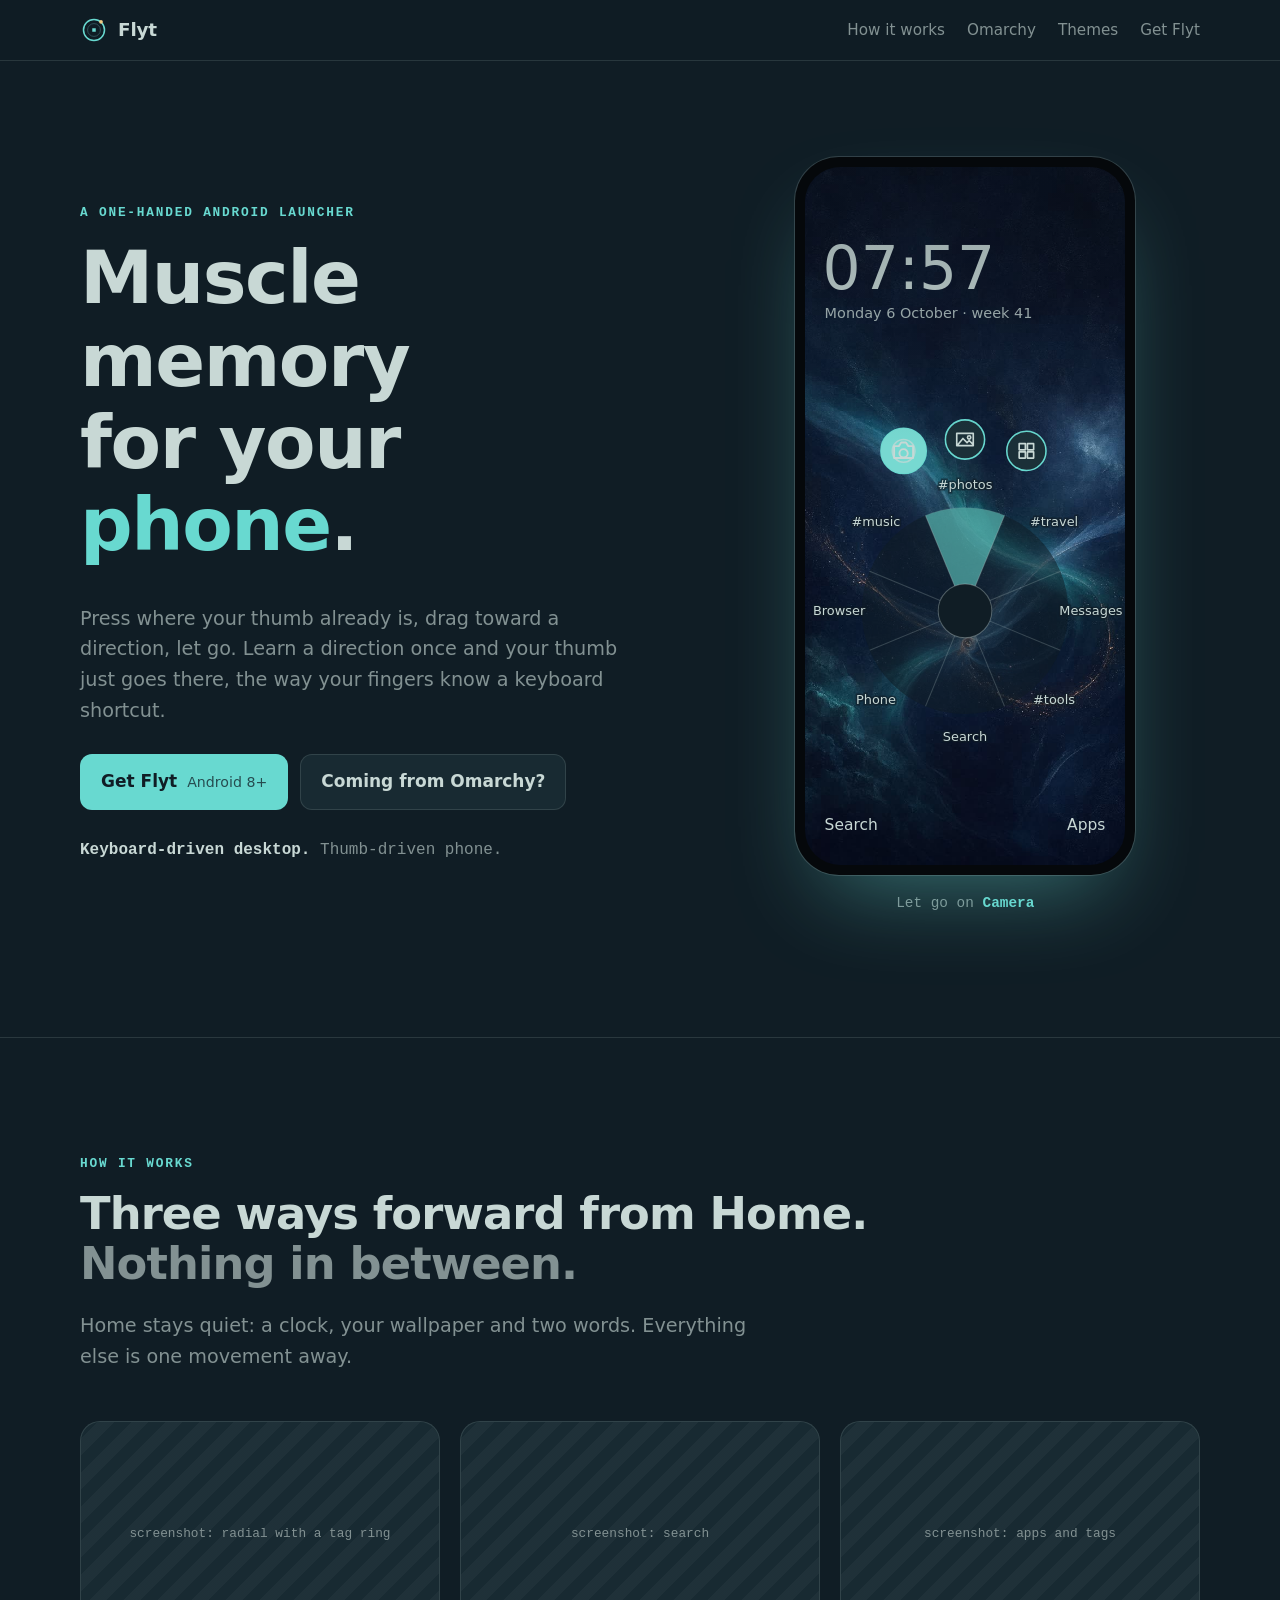
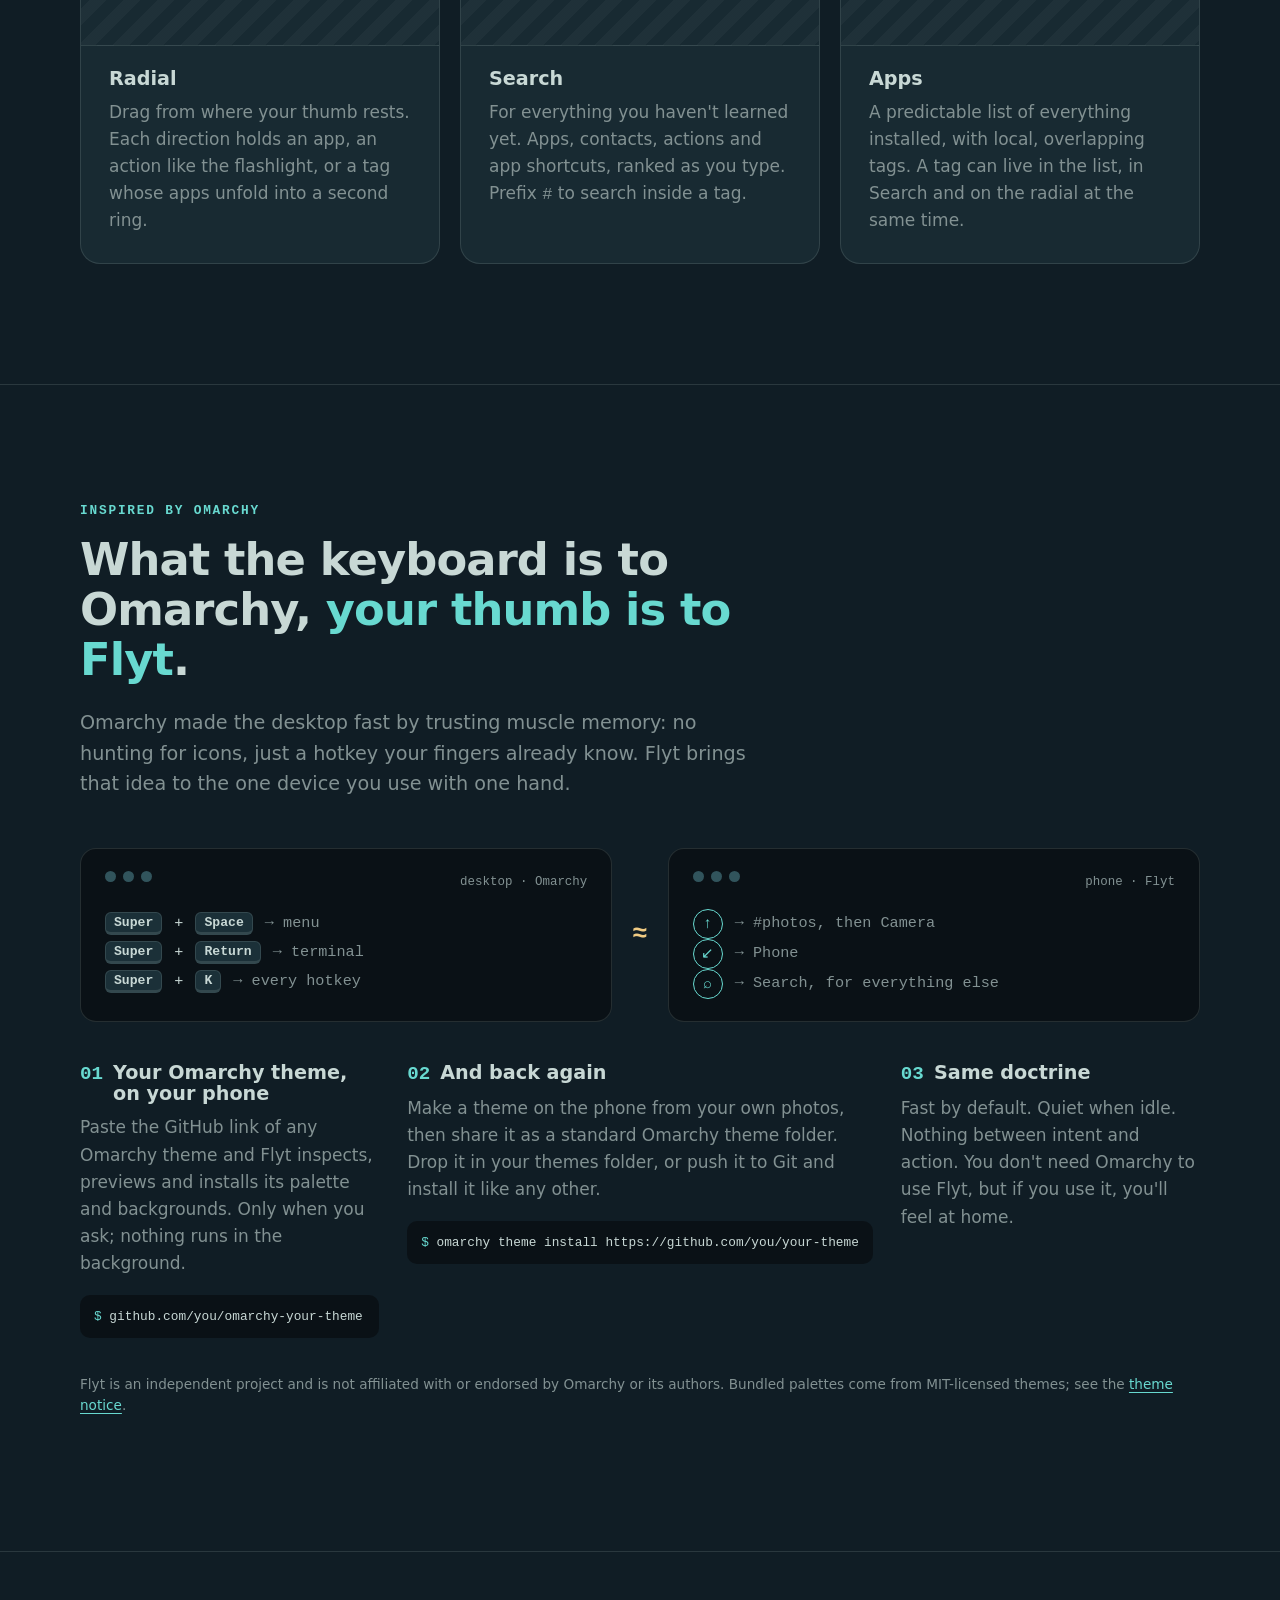
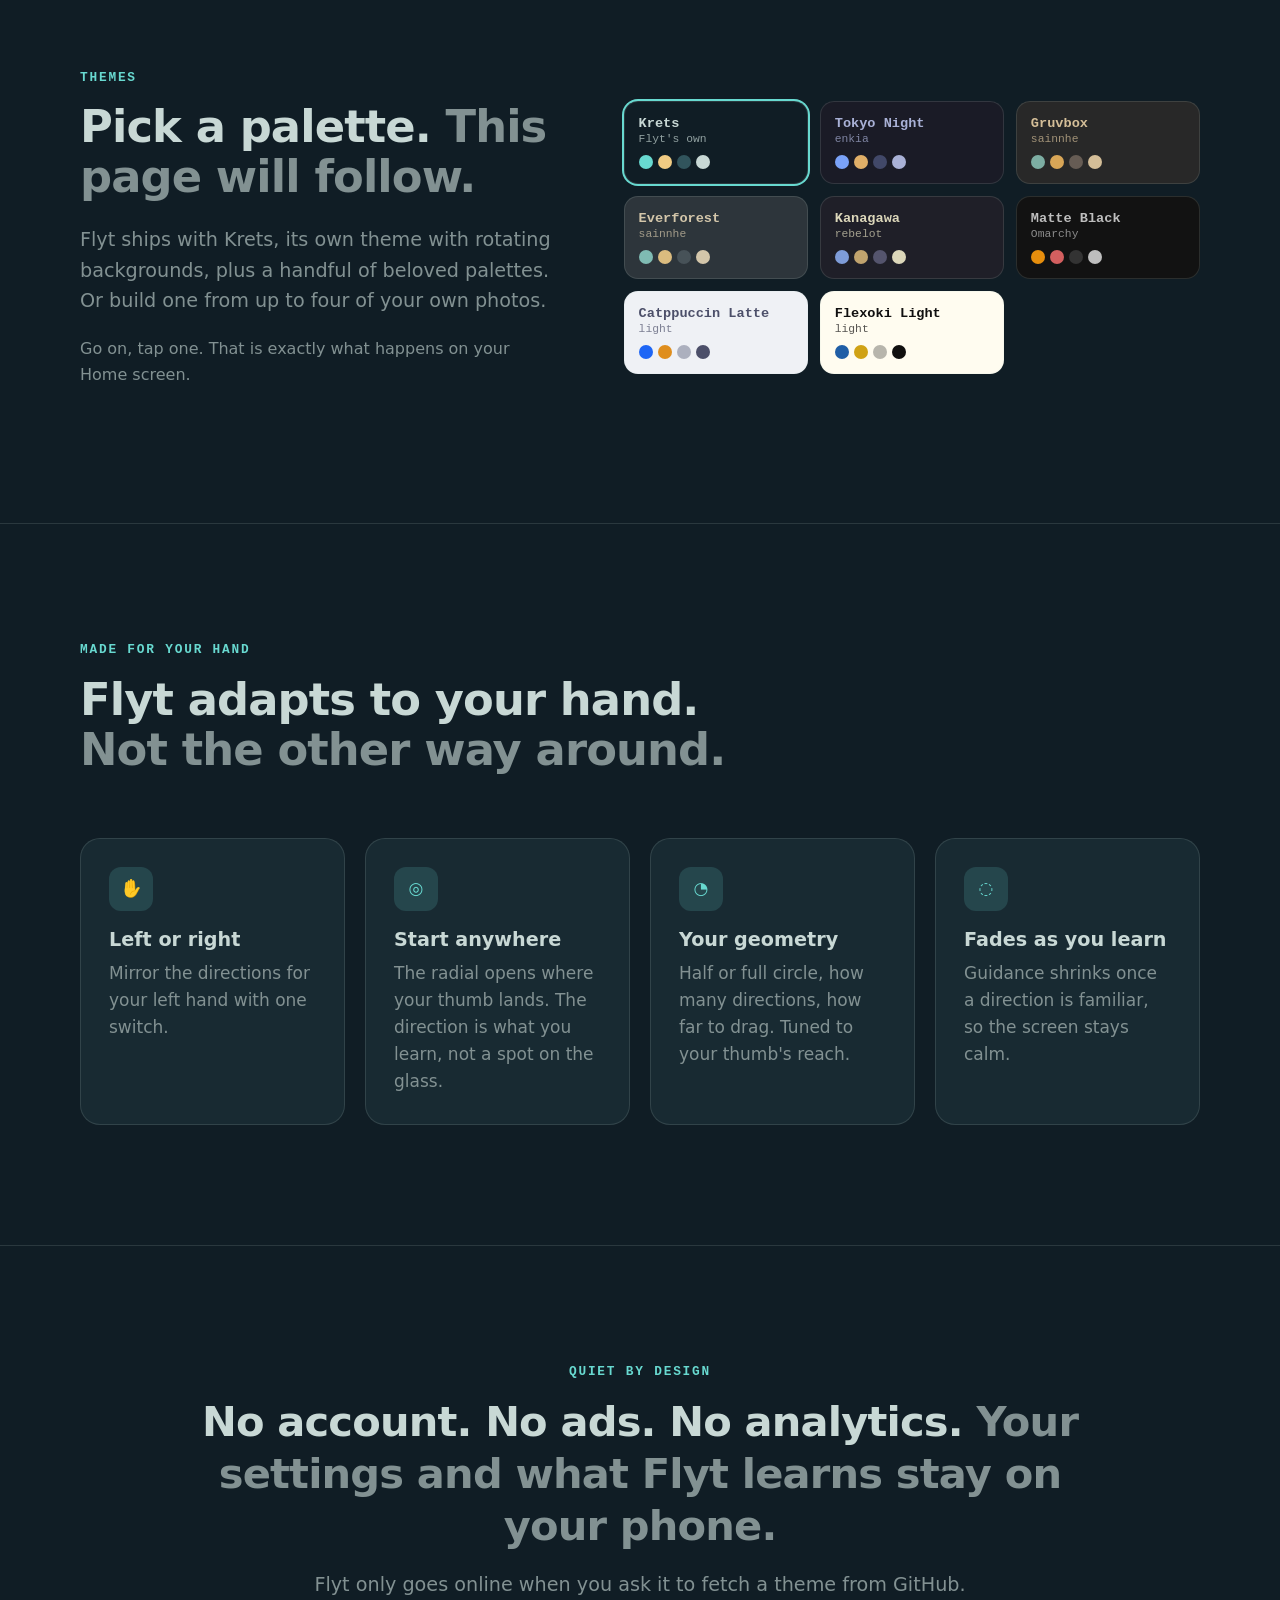
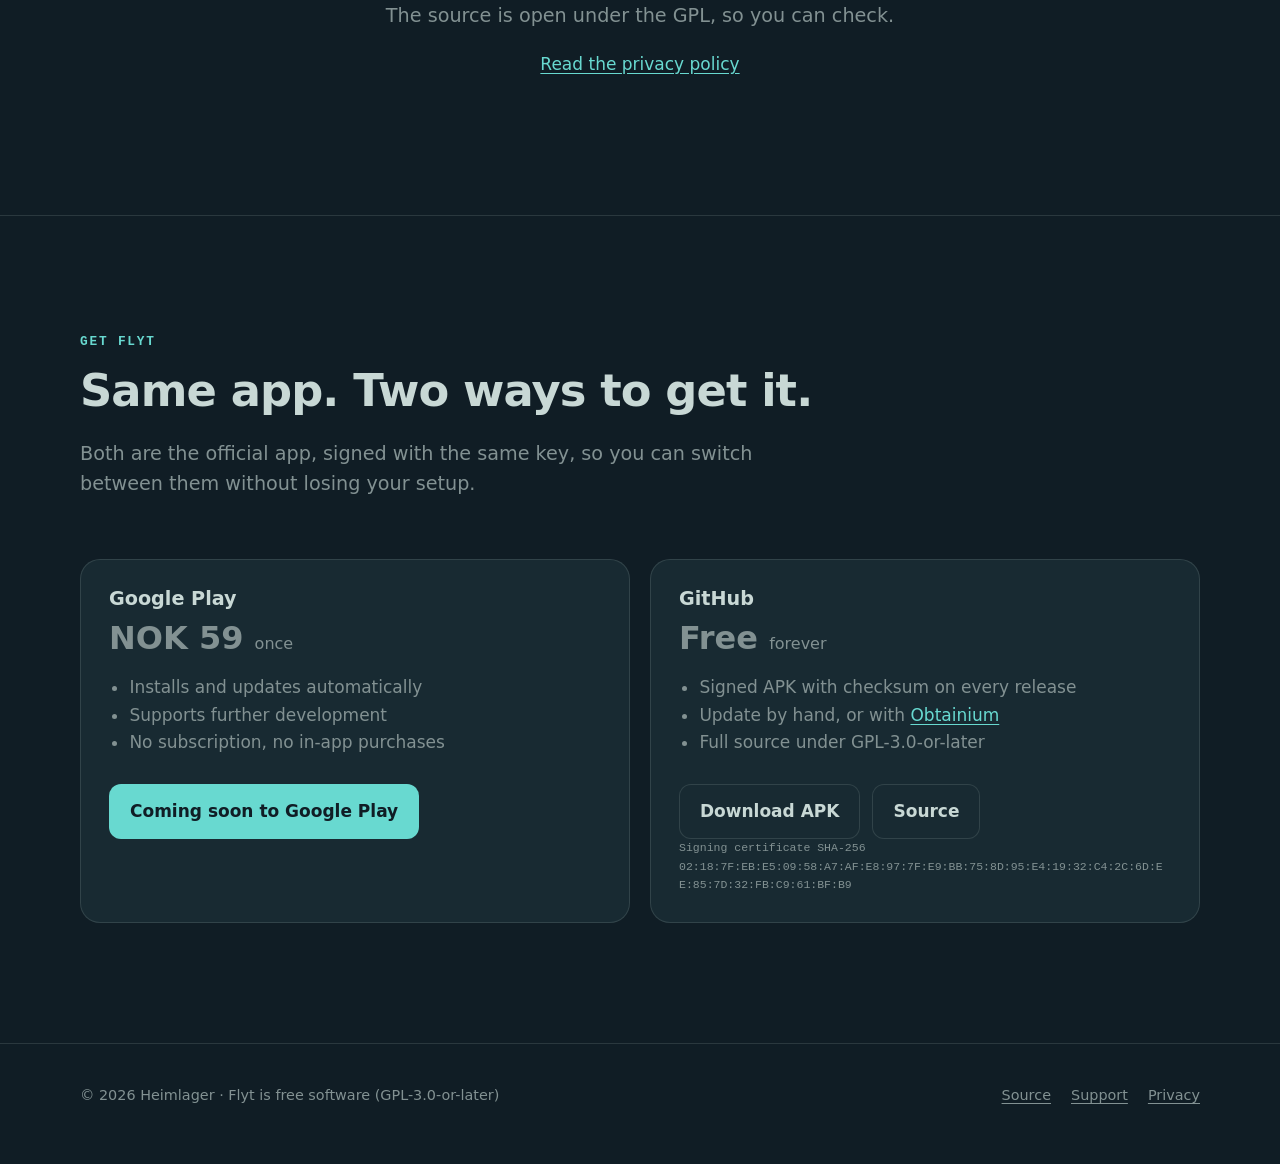
==== site/index.html @ 0443d976 "Add the Flyt website and privacy policy A static page for GitHub Pages: an animated radial demo in t" ====
<!doctype html>
<html lang="en">
<head>
<meta charset="utf-8">
<meta name="viewport" content="width=device-width, initial-scale=1">
<title>Flyt — muscle memory for your phone</title>
<meta name="description" content="Flyt is a calm, one-handed Android launcher. Learn a direction once, then your thumb just goes there. Works with Omarchy themes. No account, ads or analytics.">
<meta name="theme-color" content="#101d25">
<meta property="og:title" content="Flyt — muscle memory for your phone">
<meta property="og:description" content="What the keyboard is to Omarchy, your thumb is to Flyt. A calm, one-handed Android launcher.">
<meta property="og:type" content="website">
<link rel="icon" href="img/icon.svg" type="image/svg+xml">
<link rel="stylesheet" href="style.css">
</head>
<body>

<header class="nav">
  <div class="wrap">
    <a class="brand" href="./" aria-label="Flyt home">
      <svg viewBox="0 0 48 48" aria-hidden="true"><circle cx="24" cy="24" r="18" fill="none" stroke="var(--accent)" stroke-width="2.6"/><circle cx="24" cy="24" r="11" fill="none" stroke="var(--muted)" stroke-width="1.6"/><circle cx="36" cy="10" r="3.2" fill="var(--warm)"/><rect x="21" y="21" width="6" height="6" fill="var(--accent)"/></svg>
      Flyt
    </a>
    <nav>
      <a href="#how">How it works</a>
      <a href="#omarchy">Omarchy</a>
      <a href="#themes">Themes</a>
      <a class="cta-link" href="#get">Get Flyt</a>
    </nav>
  </div>
</header>

<main>
<section class="hero">
  <div class="wrap">
    <div>
      <span class="eyebrow">A one-handed Android launcher</span>
      <h1>Muscle memory<br>for your <span class="accent">phone</span>.</h1>
      <p class="lead">Press where your thumb already is, drag toward a direction, let go. Learn a direction once and your thumb just goes there, the way your fingers know a keyboard shortcut.</p>
      <div class="buttons">
        <a class="btn primary" href="#get">Get Flyt <small>Android 8+</small></a>
        <a class="btn" href="#omarchy">Coming from Omarchy?</a>
      </div>
      <p class="tagline"><b>Keyboard-driven desktop.</b> Thumb-driven phone.</p>
    </div>
    <div>
      <div class="phone" aria-label="Animation: a thumb opens Flyt's radial menu on the home screen, drags toward a tag, and its apps unfold in a second ring" role="img">
        <div class="screen">
          <svg id="demo" viewBox="0 0 320 676" preserveAspectRatio="xMidYMid slice" aria-hidden="true">
            <text x="22" y="118" style="fill:var(--fg);font:300 58px var(--sans)">07:57</text>
            <text x="24" y="146" style="fill:var(--fg);opacity:.85;font:400 14px var(--sans)">Monday 6 October · week 41</text>
            <text x="24" y="642" style="fill:var(--fg);font:500 15px var(--sans)">Search</text>
            <text x="296" y="642" text-anchor="end" style="fill:var(--fg);font:500 15px var(--sans)">Apps</text>
            <g id="radial"></g>
            <g id="toast" opacity="0">
              <rect x="95" y="560" width="130" height="34" rx="17" style="fill:var(--bg2);stroke:var(--accent)"/>
              <text id="toastText" x="160" y="582" text-anchor="middle" style="fill:var(--fg);font:500 13px var(--mono)"></text>
            </g>
            <g id="thumb" opacity="0">
              <circle r="22" style="fill:var(--fg);opacity:.16"/>
              <circle r="11" style="fill:none;stroke:var(--fg);stroke-width:1.5;opacity:.7"/>
            </g>
          </svg>
        </div>
      </div>
      <p class="caption" id="caption" aria-live="off">Press where your thumb rests</p>
    </div>
  </div>
</section>

<section id="how">
  <div class="wrap">
    <span class="eyebrow">How it works</span>
    <h2>Three ways forward from Home.<br><span style="color:var(--dim)">Nothing in between.</span></h2>
    <p class="lead">Home stays quiet: a clock, your wallpaper and two words. Everything else is one movement away.</p>
    <div class="ways">
      <article class="card">
        <div class="shot">screenshot: radial with a tag ring</div>
        <h3>Radial</h3>
        <p>Drag from where your thumb rests. Each direction holds an app, an action like the flashlight, or a tag whose apps unfold into a second ring.</p>
      </article>
      <article class="card">
        <div class="shot">screenshot: search</div>
        <h3>Search</h3>
        <p>For everything you haven't learned yet. Apps, contacts, actions and app shortcuts, ranked as you type. Prefix <span class="mono">#</span> to search inside a tag.</p>
      </article>
      <article class="card">
        <div class="shot">screenshot: apps and tags</div>
        <h3>Apps</h3>
        <p>A predictable list of everything installed, with local, overlapping tags. A tag can live in the list, in Search and on the radial at the same time.</p>
      </article>
    </div>
  </div>
</section>

<section id="omarchy" class="omarchy">
  <div class="wrap">
    <span class="eyebrow">Inspired by Omarchy</span>
    <h2>What the keyboard is to Omarchy, <span class="accent">your thumb is to Flyt</span>.</h2>
    <p class="lead">Omarchy made the desktop fast by trusting muscle memory: no hunting for icons, just a hotkey your fingers already know. Flyt brings that idea to the one device you use with one hand.</p>

    <div class="versus">
      <div class="term">
        <div class="title"><i></i><i></i><i></i><span>desktop · Omarchy</span></div>
        <div class="row"><kbd>Super</kbd>+<kbd>Space</kbd><span class="to">→ menu</span></div>
        <div class="row"><kbd>Super</kbd>+<kbd>Return</kbd><span class="to">→ terminal</span></div>
        <div class="row"><kbd>Super</kbd>+<kbd>K</kbd><span class="to">→ every hotkey</span></div>
      </div>
      <div class="eq" aria-hidden="true">≈</div>
      <div class="term">
        <div class="title"><i></i><i></i><i></i><span>phone · Flyt</span></div>
        <div class="row"><span class="dir">↑</span><span class="to">→ #photos, then Camera</span></div>
        <div class="row"><span class="dir">↙</span><span class="to">→ Phone</span></div>
        <div class="row"><span class="dir">⌕</span><span class="to">→ Search, for everything else</span></div>
      </div>
    </div>

    <div class="points">
      <div>
        <h3><span class="accent mono">01</span> Your Omarchy theme, on your phone</h3>
        <p>Paste the GitHub link of any Omarchy theme and Flyt inspects, previews and installs its palette and backgrounds. Only when you ask; nothing runs in the background.</p>
        <span class="cmd">github.com/you/omarchy-your-theme</span>
      </div>
      <div>
        <h3><span class="accent mono">02</span> And back again</h3>
        <p>Make a theme on the phone from your own photos, then share it as a standard Omarchy theme folder. Drop it in your themes folder, or push it to Git and install it like any other.</p>
        <span class="cmd">omarchy theme install https://github.com/you/your-theme</span>
      </div>
      <div>
        <h3><span class="accent mono">03</span> Same doctrine</h3>
        <p>Fast by default. Quiet when idle. Nothing between intent and action. You don't need Omarchy to use Flyt, but if you use it, you'll feel at home.</p>
      </div>
    </div>
    <p class="fine">Flyt is an independent project and is not affiliated with or endorsed by Omarchy or its authors. Bundled palettes come from MIT-licensed themes; see the <a href="https://github.com/r4bi3s/flyt/blob/main/app/src/main/assets/themes/NOTICE.txt">theme notice</a>.</p>
  </div>
</section>

<section id="themes" class="themes">
  <div class="wrap">
    <div>
      <span class="eyebrow">Themes</span>
      <h2>Pick a palette. <span style="color:var(--dim)">This page will follow.</span></h2>
      <p class="lead">Flyt ships with Krets, its own theme with rotating backgrounds, plus a handful of beloved palettes. Or build one from up to four of your own photos.</p>
      <p class="lead" style="font-size:1rem">Go on, tap one. That is exactly what happens on your Home screen.</p>
    </div>
    <div class="swatches" id="swatches" role="group" aria-label="Preview this page in a Flyt theme"></div>
  </div>
</section>

<section class="hand">
  <div class="wrap">
    <div class="intro">
      <span class="eyebrow">Made for your hand</span>
      <h2>Flyt adapts to your hand.<br><span style="color:var(--dim)">Not the other way around.</span></h2>
    </div>
    <article class="card"><div class="glyph" aria-hidden="true">✋</div><h3>Left or right</h3><p>Mirror the directions for your left hand with one switch.</p></article>
    <article class="card"><div class="glyph" aria-hidden="true">◎</div><h3>Start anywhere</h3><p>The radial opens where your thumb lands. The direction is what you learn, not a spot on the glass.</p></article>
    <article class="card"><div class="glyph" aria-hidden="true">◔</div><h3>Your geometry</h3><p>Half or full circle, how many directions, how far to drag. Tuned to your thumb's reach.</p></article>
    <article class="card"><div class="glyph" aria-hidden="true">◌</div><h3>Fades as you learn</h3><p>Guidance shrinks once a direction is familiar, so the screen stays calm.</p></article>
  </div>
</section>

<section class="quiet">
  <div class="wrap">
    <span class="eyebrow">Quiet by design</span>
    <p class="big">No account. No ads. No analytics. <span>Your settings and what Flyt learns stay on your phone.</span></p>
    <p class="lead" style="margin-inline:auto">Flyt only goes online when you ask it to fetch a theme from GitHub. The source is open under the GPL, so you can check.</p>
    <p><a href="privacy.html">Read the privacy policy</a></p>
  </div>
</section>

<section id="get" class="get">
  <div class="wrap">
    <div class="intro">
      <span class="eyebrow">Get Flyt</span>
      <h2>Same app. Two ways to get it.</h2>
      <p class="lead">Both are the official app, signed with the same key, so you can switch between them without losing your setup.</p>
    </div>
    <article class="card">
      <h3>Google Play</h3>
      <p class="price">NOK 59 <small>once</small></p>
      <ul>
        <li>Installs and updates automatically</li>
        <li>Supports further development</li>
        <li>No subscription, no in-app purchases</li>
      </ul>
      <div class="buttons"><a class="btn primary" href="#get" aria-disabled="true">Coming soon to Google Play</a></div>
    </article>
    <article class="card">
      <h3>GitHub</h3>
      <p class="price">Free <small>forever</small></p>
      <ul>
        <li>Signed APK with checksum on every release</li>
        <li>Update by hand, or with <a href="https://github.com/ImranR98/Obtainium">Obtainium</a></li>
        <li>Full source under GPL-3.0-or-later</li>
      </ul>
      <div class="buttons"><a class="btn" href="https://github.com/r4bi3s/flyt/releases">Download APK</a><a class="btn" href="https://github.com/r4bi3s/flyt">Source</a></div>
      <p class="fp">Signing certificate SHA-256<br>02:18:7F:EB:E5:09:58:A7:AF:E8:97:7F:E9:BB:75:8D:95:E4:19:32:C4:2C:6D:EE:85:7D:32:FB:C9:61:BF:B9</p>
    </article>
  </div>
</section>
</main>

<footer>
  <div class="wrap">
    <span>© 2026 Heimlager · Flyt is free software (GPL-3.0-or-later)</span>
    <nav>
      <a href="https://github.com/r4bi3s/flyt">Source</a>
      <a href="https://github.com/r4bi3s/flyt/issues">Support</a>
      <a href="privacy.html">Privacy</a>
    </nav>
  </div>
</footer>

<script src="flyt.js"></script>
</body>
</html>
---- site/style.css ----
/* Flyt site. Colours are an Omarchy palette; the theme picker swaps them. Default: Krets. */
:root {
  --bg: #101d25; --bg2: #1b3038; --fg: #c8d8d5; --muted: #31545c; --accent: #68d9d0; --warm: #f0cb83;
  --dim: color-mix(in srgb, var(--fg) 62%, var(--bg));
  --line: color-mix(in srgb, var(--fg) 14%, transparent);
  --card: color-mix(in srgb, var(--bg2) 70%, var(--bg));
  --mono: ui-monospace, "JetBrains Mono", "Cascadia Code", "SF Mono", Menlo, Consolas, monospace;
  --sans: system-ui, -apple-system, "Segoe UI", Roboto, "Helvetica Neue", Arial, sans-serif;
  color-scheme: dark;
}
:root[data-light] { color-scheme: light; }
* { box-sizing: border-box; }
html { scroll-behavior: smooth; }
body { margin: 0; background: var(--bg); color: var(--fg); font: 17px/1.6 var(--sans); }
:root[data-anim] body { transition: background .5s, color .5s; }
a { color: var(--accent); text-underline-offset: 3px; }
img { max-width: 100%; display: block; }
.wrap { width: min(1120px, 100% - 32px); margin-inline: auto; }
.mono { font-family: var(--mono); }
h1, h2, h3 { line-height: 1.12; letter-spacing: -.02em; margin: 0 0 .5em; font-weight: 650; }
h1 { font-size: clamp(2.6rem, 6.4vw, 4.6rem); }
h2 { font-size: clamp(1.9rem, 4vw, 2.8rem); }
h3 { font-size: 1.2rem; letter-spacing: 0; }
p { margin: 0 0 1em; }
.lead { font-size: 1.2rem; color: var(--dim); max-width: 36em; }
.eyebrow { font: 600 .8rem/1 var(--mono); letter-spacing: .14em; text-transform: uppercase; color: var(--accent); margin-bottom: 1.1rem; display: block; }
.accent { color: var(--accent); }
.warm { color: var(--warm); }
section { padding: clamp(64px, 10vw, 120px) 0; border-top: 1px solid var(--line); }

/* Nav */
.nav { position: sticky; top: 0; z-index: 10; backdrop-filter: blur(14px); background: color-mix(in srgb, var(--bg) 78%, transparent); border-bottom: 1px solid var(--line); }
.nav .wrap { display: flex; align-items: center; gap: 24px; height: 60px; }
.brand { display: flex; align-items: center; gap: 10px; font-weight: 700; font-size: 1.15rem; color: var(--fg); text-decoration: none; letter-spacing: -.01em; }
.brand svg { width: 28px; height: 28px; }
.nav nav { margin-left: auto; display: flex; gap: 22px; font-size: .95rem; }
.nav nav a { color: var(--dim); text-decoration: none; }
.nav nav a:hover { color: var(--fg); }
@media (max-width: 720px) { .nav nav a:not(.cta-link) { display: none; } }

/* Buttons */
.buttons { display: flex; flex-wrap: wrap; gap: 12px; margin-top: 28px; }
.btn { display: inline-flex; align-items: center; gap: 10px; padding: 13px 20px; border-radius: 12px; font-weight: 600; text-decoration: none; border: 1px solid var(--line); color: var(--fg); background: var(--card); transition: transform .15s, border-color .15s; }
.btn:hover { transform: translateY(-1px); border-color: var(--accent); }
.btn.primary { background: var(--accent); color: var(--bg); border-color: transparent; }
.btn small { font-weight: 500; opacity: .75; }

/* Hero */
.hero { padding: clamp(48px, 8vw, 96px) 0 clamp(64px, 9vw, 110px); border-top: 0; overflow: hidden; }
.hero .wrap { display: grid; grid-template-columns: 1.1fr .9fr; gap: clamp(32px, 6vw, 80px); align-items: center; }
@media (max-width: 860px) { .hero .wrap { grid-template-columns: 1fr; } }
.tagline { font: 500 1rem/1.5 var(--mono); color: var(--dim); margin-top: 28px; }
.tagline b { color: var(--fg); font-weight: 600; }

/* Phone */
.phone { position: relative; width: min(340px, 100%); aspect-ratio: 9 / 19; margin-inline: auto; border-radius: 44px; padding: 10px; background: #05080b; box-shadow: 0 0 0 1px color-mix(in srgb, var(--fg) 18%, transparent), 0 40px 90px -30px color-mix(in srgb, var(--accent) 45%, transparent); }
.screen { position: relative; height: 100%; border-radius: 35px; overflow: hidden; background: var(--ground, var(--bg)); background-size: cover; background-position: center; }
:root:not([data-theme]) .screen, :root[data-theme="krets"] .screen { --ground: url(img/krets-blue-720.jpg); }
.screen::after { content: ""; position: absolute; inset: 0; background: linear-gradient(to bottom, color-mix(in srgb, var(--bg) 30%, transparent), transparent 40%); pointer-events: none; }
.screen svg { position: absolute; inset: 0; width: 100%; height: 100%; }
.caption { text-align: center; margin-top: 18px; font: 500 .9rem/1.4 var(--mono); color: var(--dim); min-height: 1.4em; }
.caption b { color: var(--accent); font-weight: 600; }

/* Ways */
.ways { display: grid; grid-template-columns: repeat(3, 1fr); gap: 20px; margin-top: 48px; }
@media (max-width: 860px) { .ways { grid-template-columns: 1fr; } }
.card { background: var(--card); border: 1px solid var(--line); border-radius: 20px; padding: 28px; }
.card .glyph { width: 44px; height: 44px; border-radius: 12px; display: grid; place-items: center; background: color-mix(in srgb, var(--accent) 16%, transparent); color: var(--accent); margin-bottom: 18px; }
.card p { color: var(--dim); margin: 0; }
.card .shot { margin: -28px -28px 22px; aspect-ratio: 16 / 10; border-radius: 20px 20px 0 0; border-bottom: 1px solid var(--line); background: repeating-linear-gradient(135deg, transparent 0 12px, color-mix(in srgb, var(--fg) 4%, transparent) 12px 24px); display: grid; place-items: center; font: .8rem var(--mono); color: var(--dim); }

/* Omarchy */
.omarchy h2 { max-width: 15em; }
.versus { display: grid; grid-template-columns: 1fr auto 1fr; gap: 20px; align-items: stretch; margin: 48px 0 40px; }
@media (max-width: 860px) { .versus { grid-template-columns: 1fr; } .versus .eq { transform: rotate(90deg); } }
.term { background: color-mix(in srgb, var(--bg) 60%, #000); border: 1px solid var(--line); border-radius: 16px; padding: 22px 24px; font: .95rem/1.9 var(--mono); }
.term .title { display: flex; gap: 7px; margin-bottom: 14px; }
.term .title i { width: 11px; height: 11px; border-radius: 50%; background: var(--muted); }
.term .title span { margin-left: auto; font-size: .78rem; color: var(--dim); }
.row { display: flex; align-items: center; gap: 12px; }
.row .to { color: var(--dim); }
kbd { font: 600 .82rem var(--mono); padding: 2px 8px; border-radius: 6px; border: 1px solid var(--line); border-bottom-width: 3px; background: var(--bg2); color: var(--fg); }
.dir { display: inline-grid; place-items: center; width: 30px; height: 30px; border-radius: 50%; border: 1.5px solid var(--accent); color: var(--accent); font-size: .95rem; }
.eq { display: grid; place-items: center; font: 600 1.6rem var(--mono); color: var(--warm); }
.points { display: grid; grid-template-columns: repeat(3, 1fr); gap: 28px; }
@media (max-width: 860px) { .points { grid-template-columns: 1fr; } }
.points h3 { display: flex; gap: 10px; align-items: baseline; }
.points p { color: var(--dim); }
.cmd { display: block; margin-top: 10px; padding: 12px 14px; border-radius: 10px; background: color-mix(in srgb, var(--bg) 60%, #000); font: .8rem/1.5 var(--mono); color: var(--fg); overflow-x: auto; white-space: nowrap; }
.cmd::before { content: "$ "; color: var(--accent); }
.fine { font-size: .85rem; color: var(--dim); margin-top: 36px; }

/* Themes */
.themes .wrap { display: grid; grid-template-columns: .9fr 1.1fr; gap: clamp(32px, 6vw, 72px); align-items: center; }
@media (max-width: 860px) { .themes .wrap { grid-template-columns: 1fr; } }
.swatches { display: grid; grid-template-columns: repeat(auto-fill, minmax(150px, 1fr)); gap: 12px; }
.swatch { all: unset; cursor: pointer; border-radius: 14px; padding: 14px; border: 1px solid var(--line); background: var(--sbg); color: var(--sfg); font: 600 .85rem var(--mono); transition: transform .15s, box-shadow .15s; }
.swatch:hover { transform: translateY(-2px); }
.swatch:focus-visible { outline: 2px solid var(--accent); outline-offset: 2px; }
.swatch[aria-pressed="true"] { box-shadow: 0 0 0 2px var(--accent); }
.swatch .dots { display: flex; gap: 5px; margin-top: 10px; }
.swatch .dots i { width: 14px; height: 14px; border-radius: 50%; }
.swatch small { display: block; font-weight: 400; opacity: .7; margin-top: 2px; }

/* Hand */
.hand .wrap { display: grid; grid-template-columns: repeat(4, 1fr); gap: 20px; }
.hand .intro { grid-column: 1 / -1; margin-bottom: 20px; }
@media (max-width: 860px) { .hand .wrap { grid-template-columns: 1fr 1fr; } }
@media (max-width: 520px) { .hand .wrap { grid-template-columns: 1fr; } }

/* Privacy band */
.quiet { text-align: center; }
.quiet .big { font: 650 clamp(1.6rem, 4vw, 2.6rem)/1.25 var(--sans); letter-spacing: -.02em; max-width: 22em; margin: 0 auto 18px; }
.quiet .big span { color: var(--dim); }

/* Download */
.get .wrap { display: grid; grid-template-columns: 1fr 1fr; gap: 20px; }
.get .intro { grid-column: 1 / -1; margin-bottom: 20px; }
@media (max-width: 760px) { .get .wrap { grid-template-columns: 1fr; } }
.price { font: 650 2rem var(--sans); margin: 8px 0 4px; }
.price small { font-size: 1rem; color: var(--dim); font-weight: 500; }
.get ul { padding-left: 1.2em; color: var(--dim); }
.fp { font: .72rem/1.6 var(--mono); color: var(--dim); word-break: break-all; margin-top: 16px; }

footer { border-top: 1px solid var(--line); padding: 40px 0 56px; font-size: .9rem; color: var(--dim); }
footer .wrap { display: flex; flex-wrap: wrap; gap: 12px 28px; align-items: center; }
footer nav { display: flex; flex-wrap: wrap; gap: 20px; margin-left: auto; }
footer a { color: var(--dim); }

/* Prose page */
.prose { max-width: 720px; padding-top: 56px; padding-bottom: 80px; }
.prose h1 { font-size: clamp(2.2rem, 5vw, 3.2rem); }
.prose h2 { font-size: 1.4rem; margin-top: 2.2em; }
.prose li { margin-bottom: .4em; }
.prose table { border-collapse: collapse; width: 100%; font-size: .95rem; margin: 1em 0 1.5em; }
.prose td, .prose th { border-bottom: 1px solid var(--line); padding: 10px 8px; text-align: left; vertical-align: top; }
.prose th { color: var(--dim); font-weight: 600; }

@media (prefers-reduced-motion: reduce) { * { transition: none !important; scroll-behavior: auto !important; } }
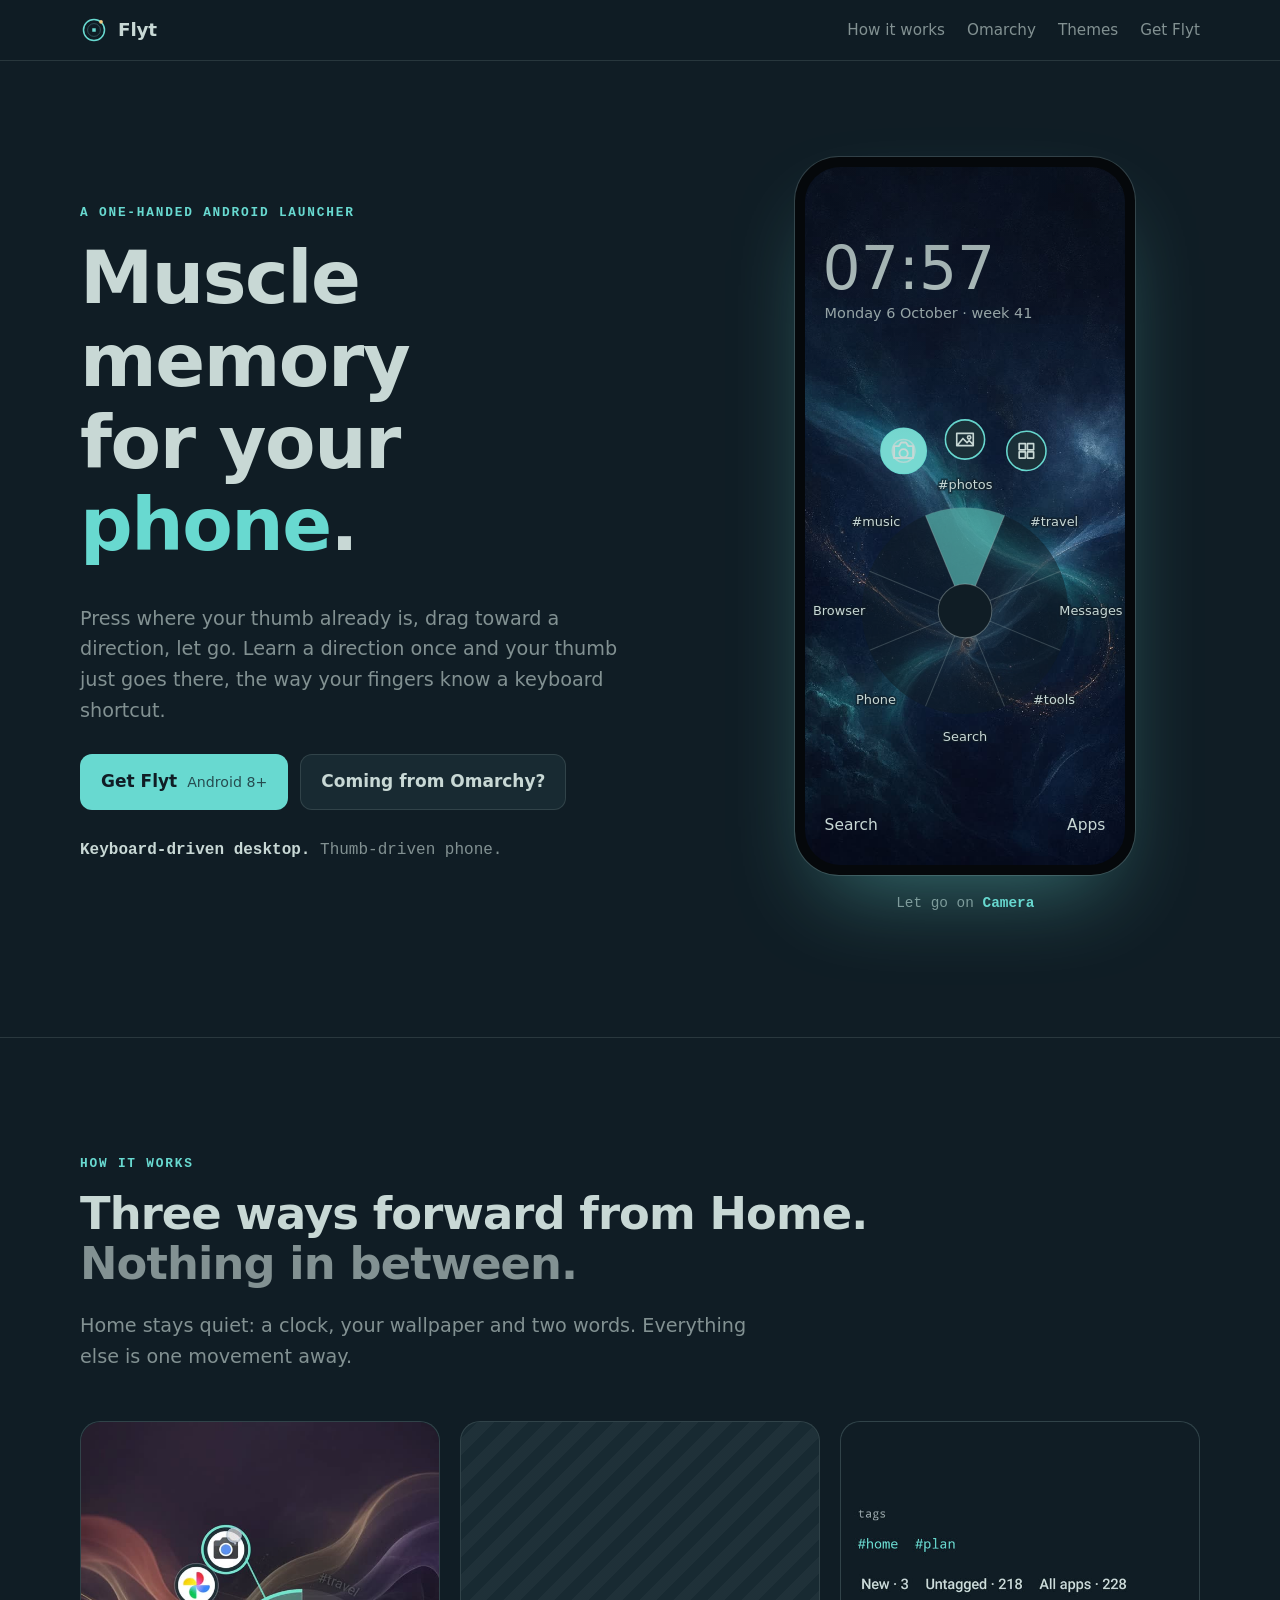
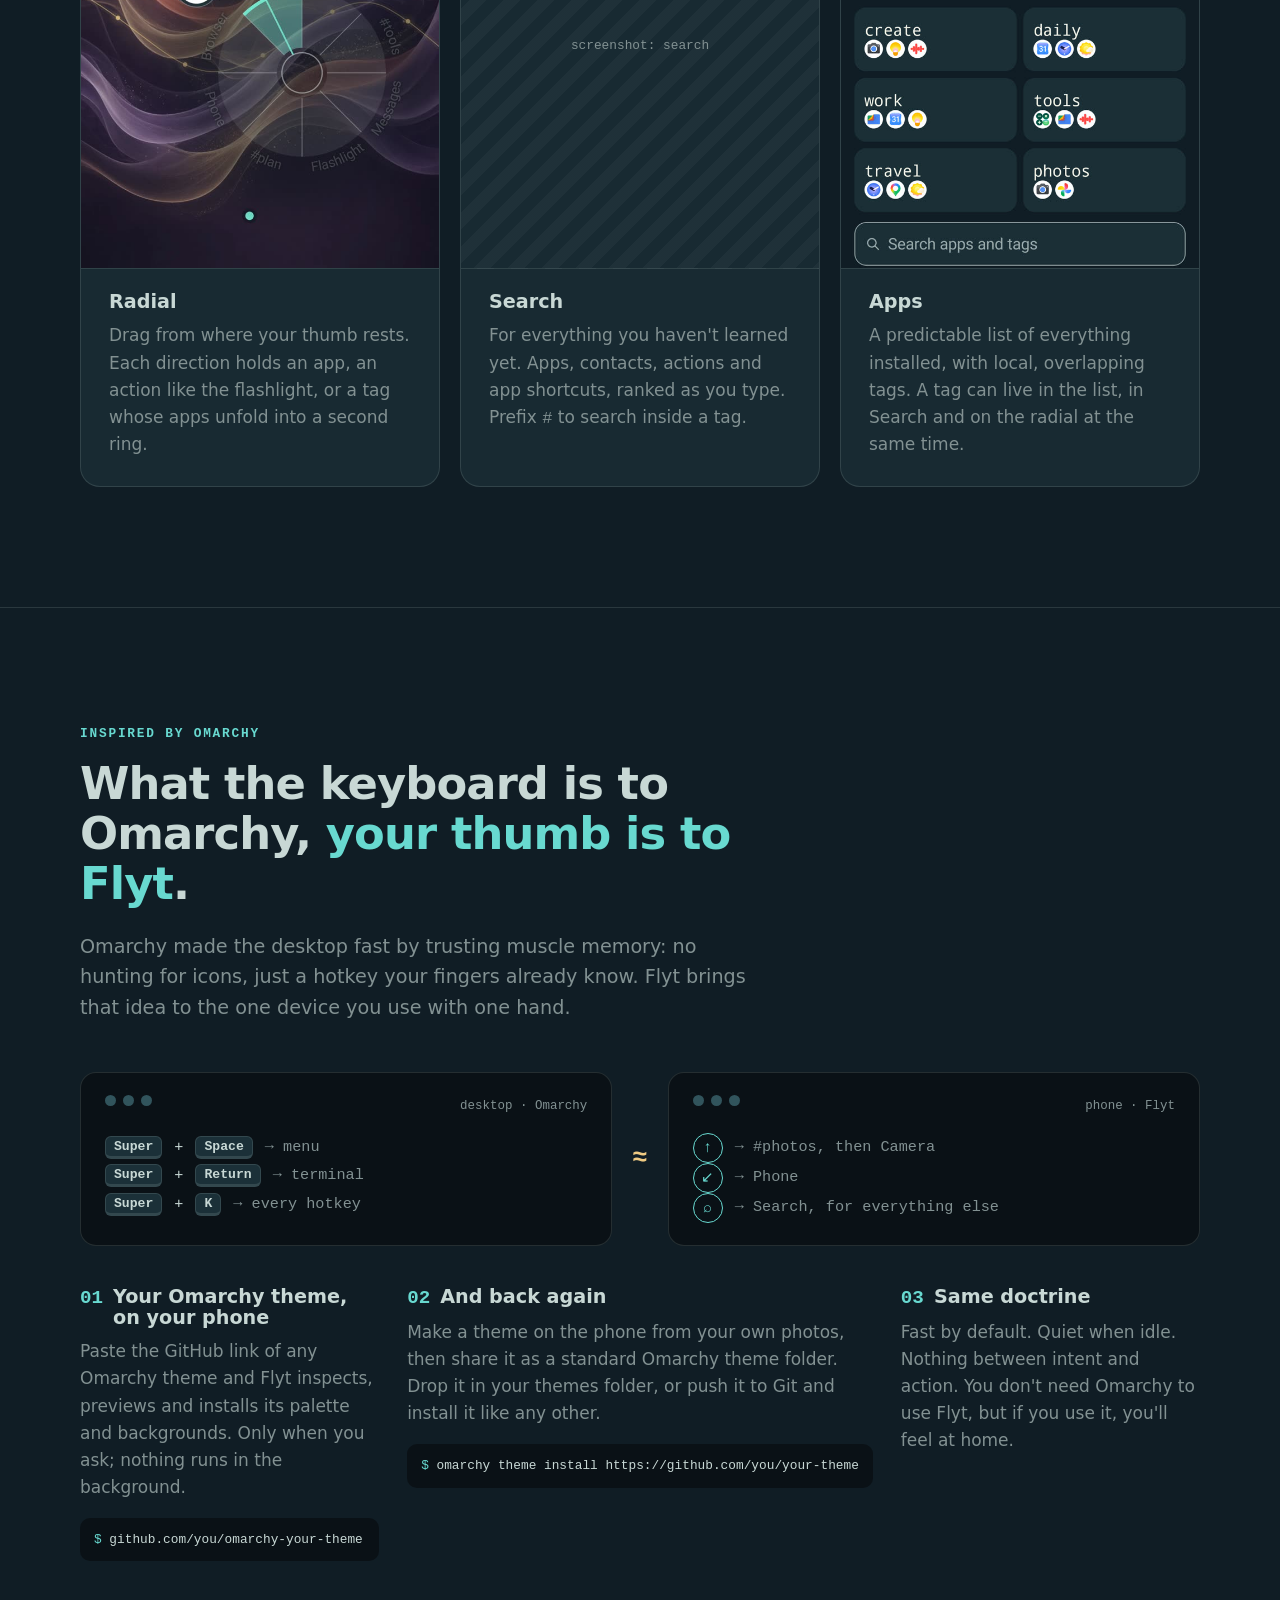
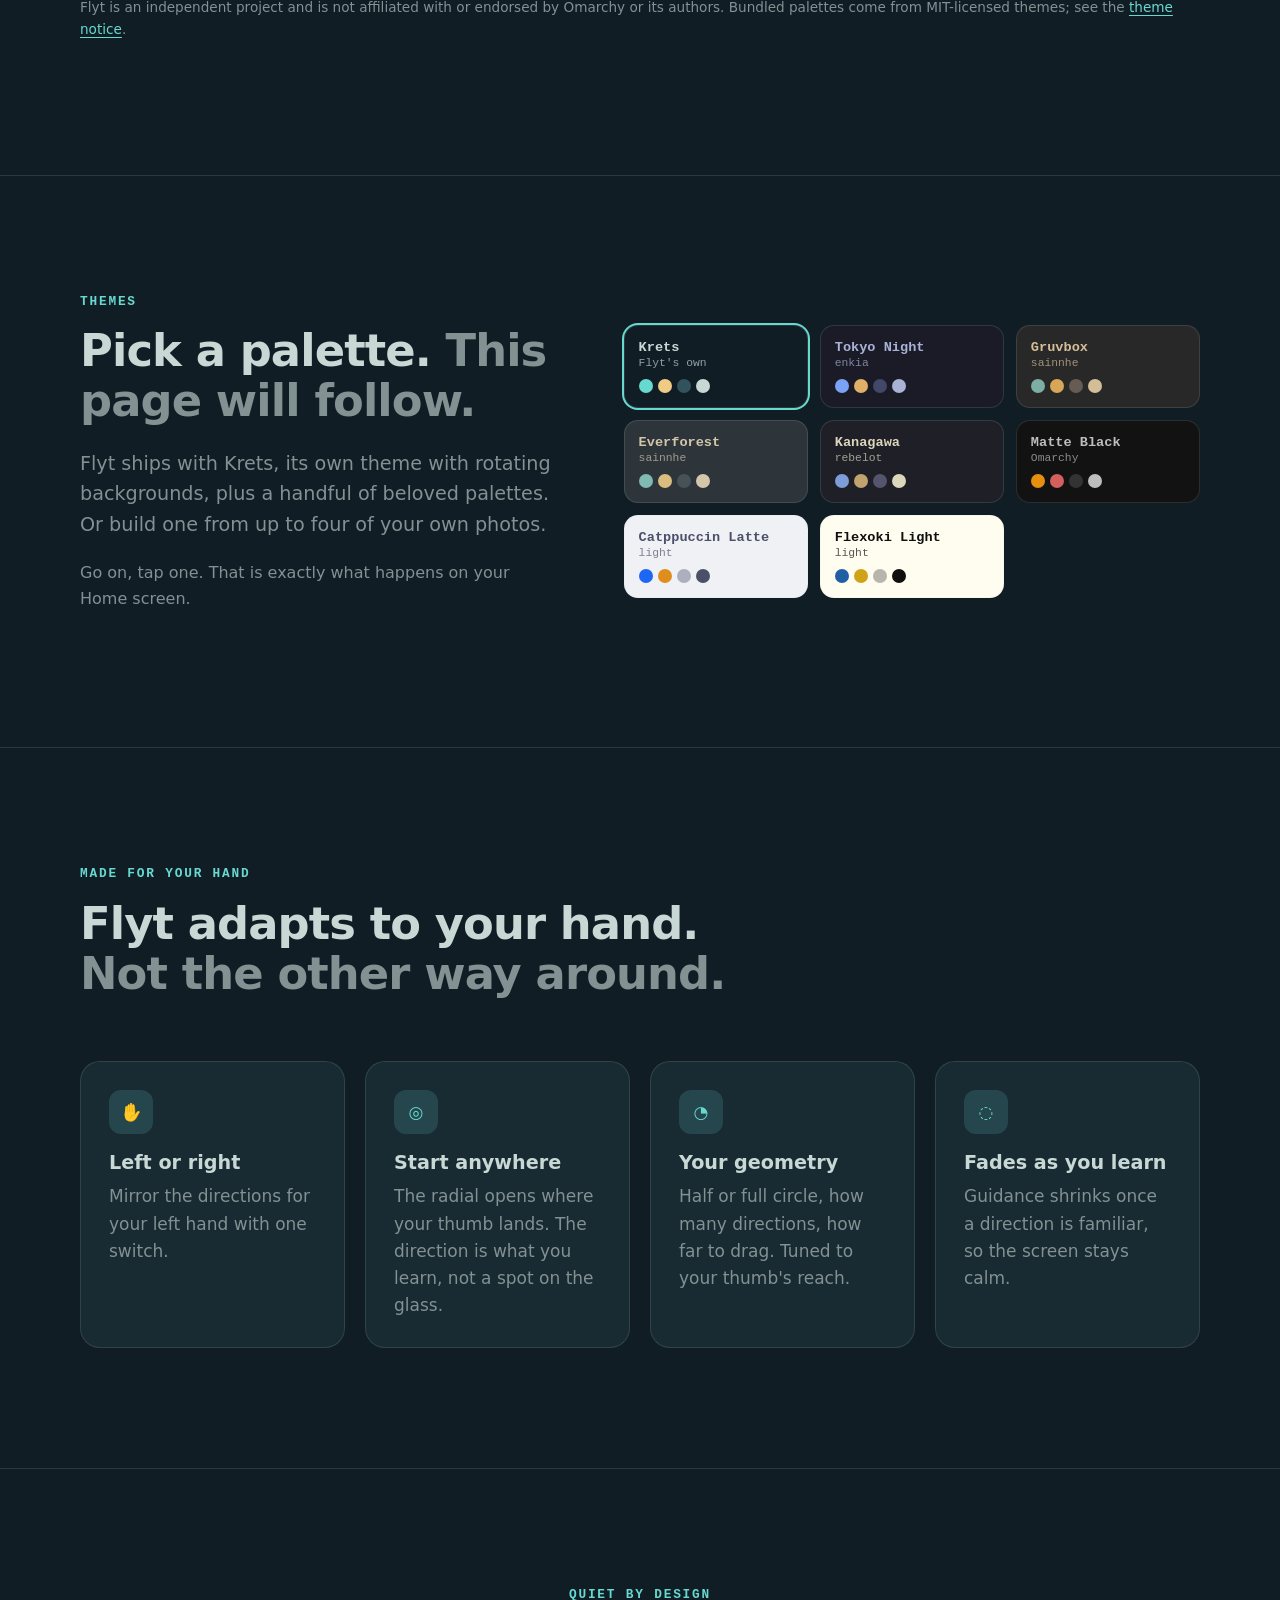
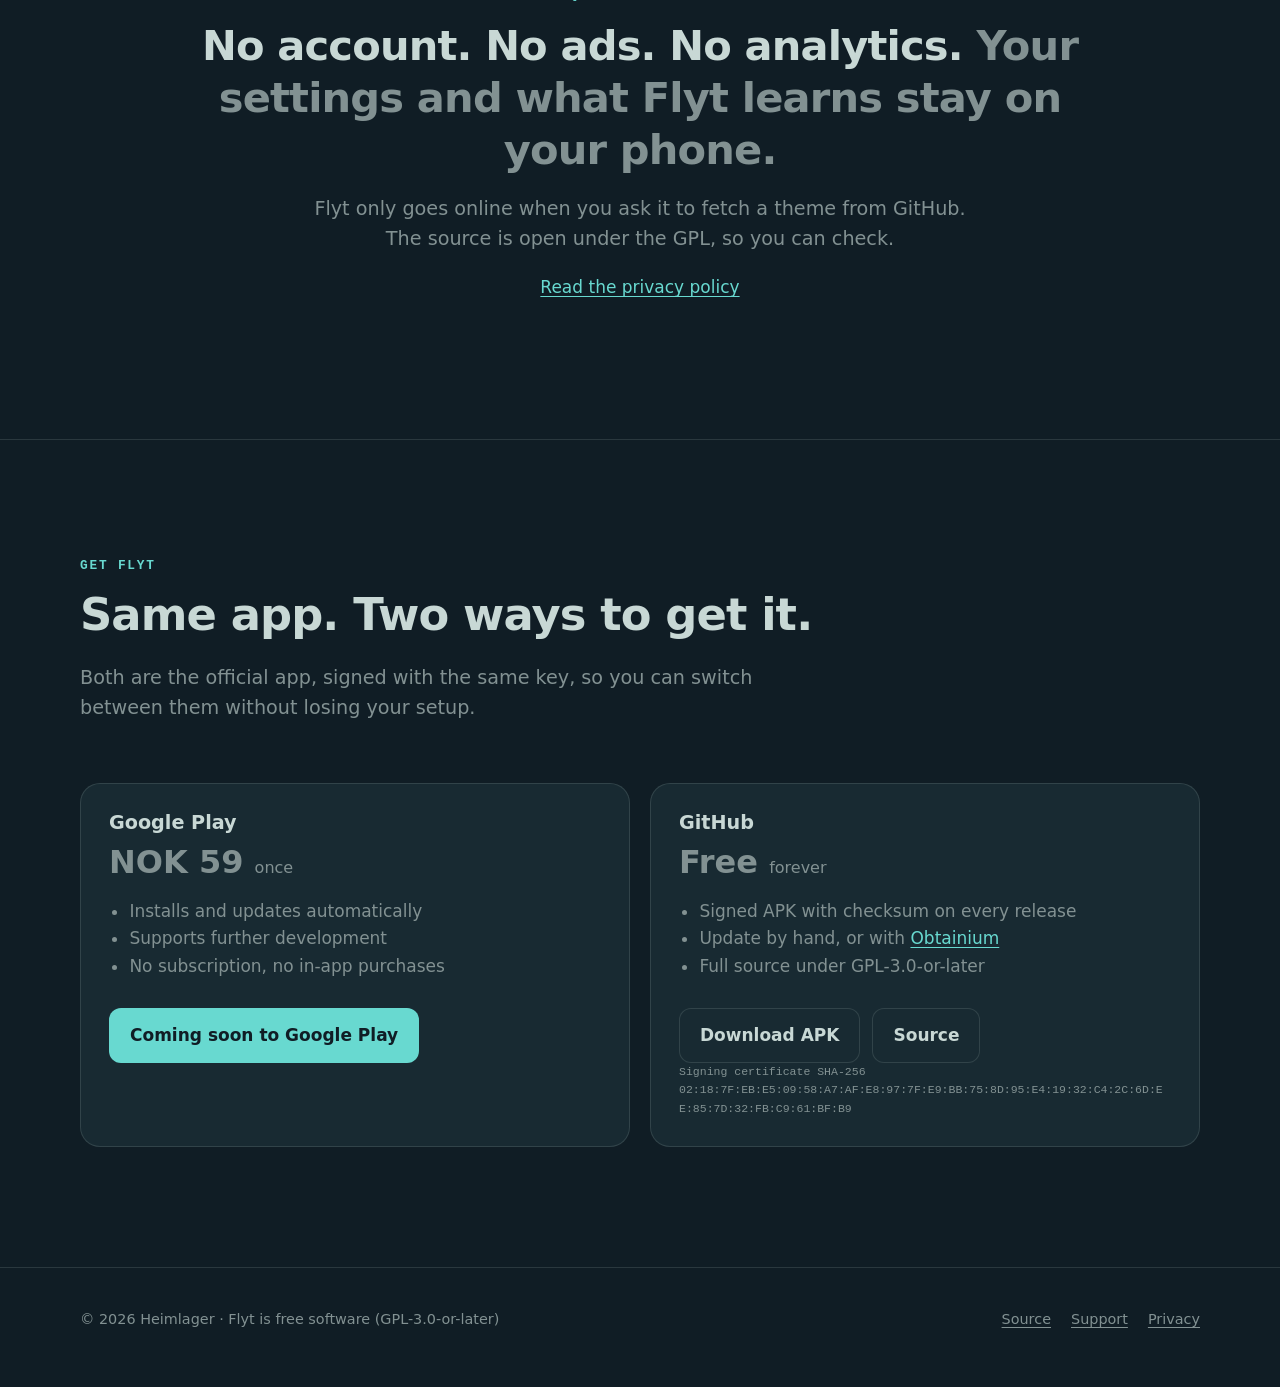
==== commit b7693f90: "Show a real radial recording and the Apps screen on the website Co-Authored-By: Claude Opus 5.5 <nor" ====
--- a/site/index.html
+++ b/site/index.html
@@ -74,7 +74,7 @@
     <p class="lead">Home stays quiet: a clock, your wallpaper and two words. Everything else is one movement away.</p>
     <div class="ways">
       <article class="card">
-        <div class="shot">screenshot: radial with a tag ring</div>
+        <div class="shot"><video src="media/radial.mp4" poster="media/radial-poster.jpg" autoplay muted loop playsinline aria-label="Screen recording: dragging toward #photos unfolds Camera and Photos, then letting go on Camera"></video></div>
         <h3>Radial</h3>
         <p>Drag from where your thumb rests. Each direction holds an app, an action like the flashlight, or a tag whose apps unfold into a second ring.</p>
       </article>
@@ -84,7 +84,7 @@
         <p>For everything you haven't learned yet. Apps, contacts, actions and app shortcuts, ranked as you type. Prefix <span class="mono">#</span> to search inside a tag.</p>
       </article>
       <article class="card">
-        <div class="shot">screenshot: apps and tags</div>
+        <div class="shot"><img src="media/apps.jpg" alt="The Apps screen with tag chips and six tag slots, each showing its apps" loading="lazy"></div>
         <h3>Apps</h3>
         <p>A predictable list of everything installed, with local, overlapping tags. A tag can live in the list, in Search and on the radial at the same time.</p>
       </article>
--- a/site/style.css
+++ b/site/style.css
@@ -67,7 +67,9 @@
 .card { background: var(--card); border: 1px solid var(--line); border-radius: 20px; padding: 28px; }
 .card .glyph { width: 44px; height: 44px; border-radius: 12px; display: grid; place-items: center; background: color-mix(in srgb, var(--accent) 16%, transparent); color: var(--accent); margin-bottom: 18px; }
 .card p { color: var(--dim); margin: 0; }
-.card .shot { margin: -28px -28px 22px; aspect-ratio: 16 / 10; border-radius: 20px 20px 0 0; border-bottom: 1px solid var(--line); background: repeating-linear-gradient(135deg, transparent 0 12px, color-mix(in srgb, var(--fg) 4%, transparent) 12px 24px); display: grid; place-items: center; font: .8rem var(--mono); color: var(--dim); }
+.card .shot { margin: -28px -28px 22px; aspect-ratio: 4 / 5; overflow: hidden; border-radius: 20px 20px 0 0; border-bottom: 1px solid var(--line); background: repeating-linear-gradient(135deg, transparent 0 12px, color-mix(in srgb, var(--fg) 4%, transparent) 12px 24px); display: grid; place-items: center; font: .8rem var(--mono); color: var(--dim); }
+
+.card .shot video, .card .shot img { width: 100%; height: 100%; object-fit: cover; }
 
 /* Omarchy */
 .omarchy h2 { max-width: 15em; }
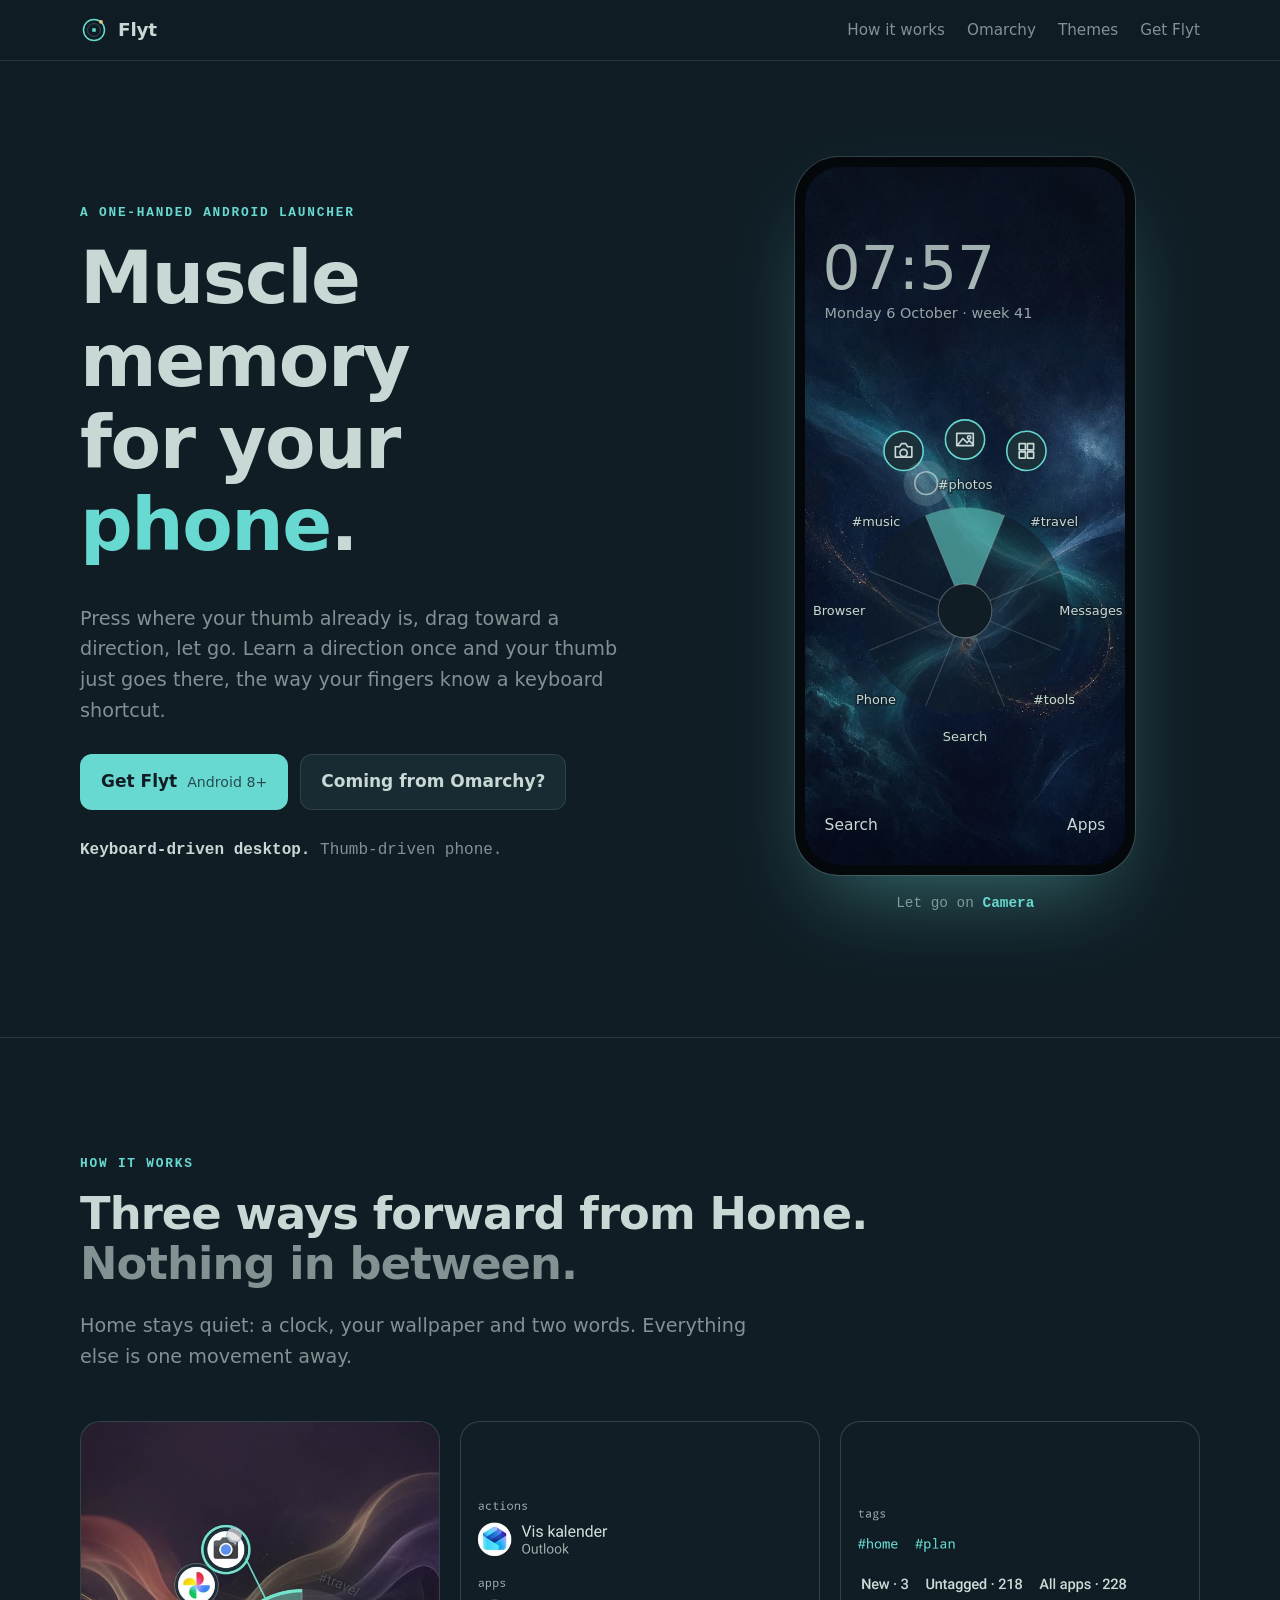
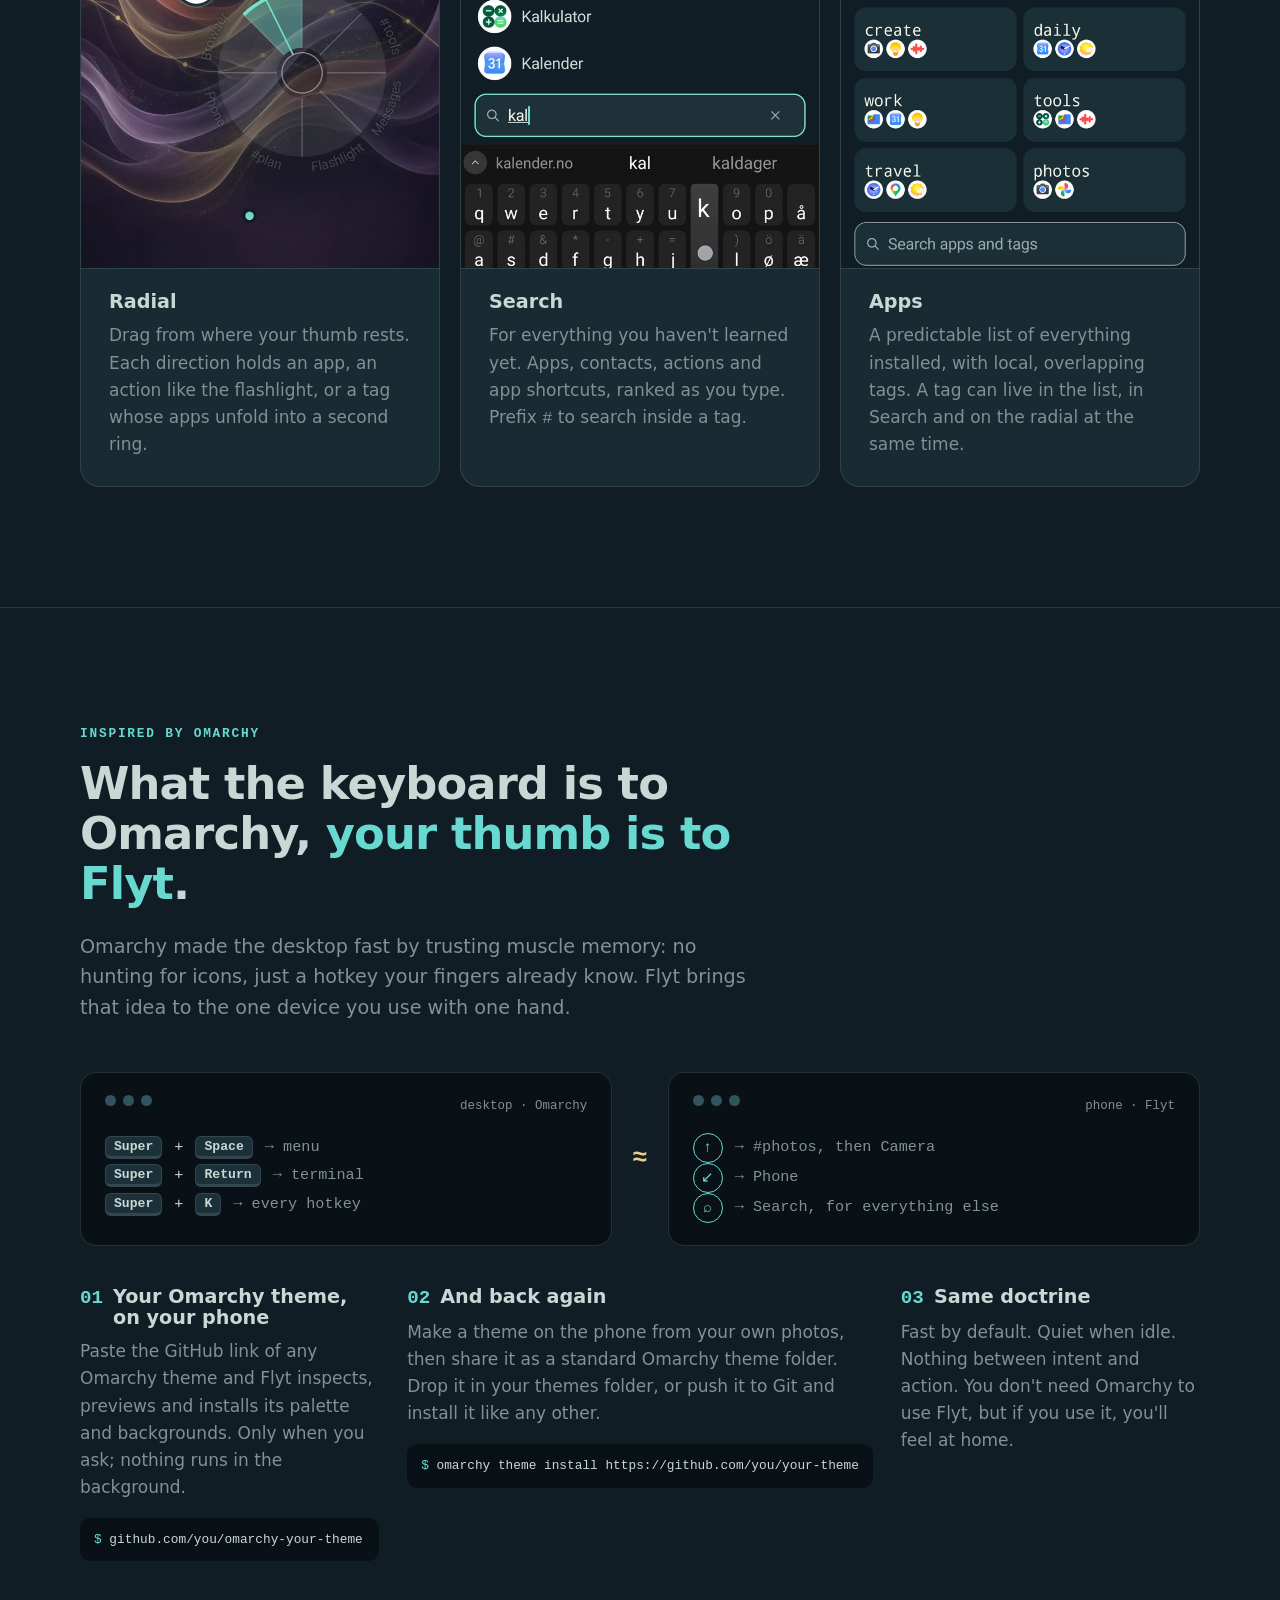
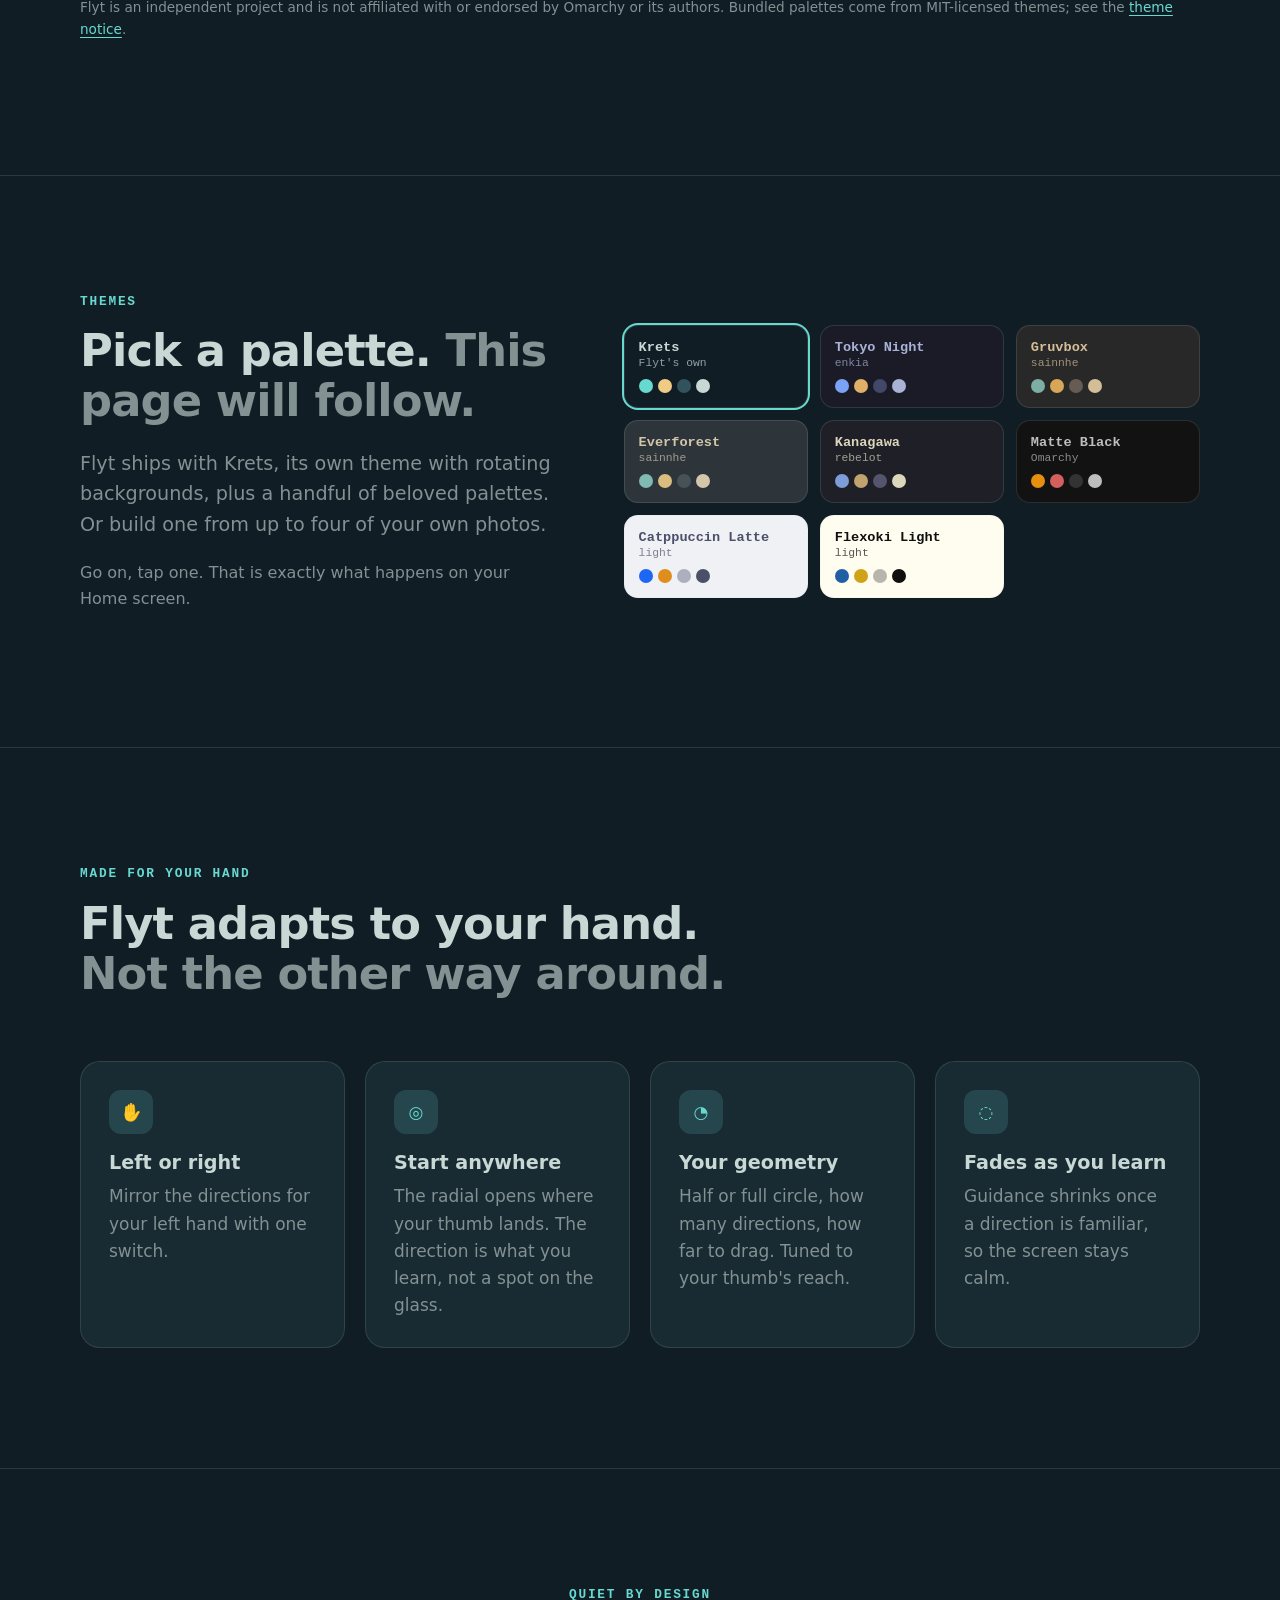
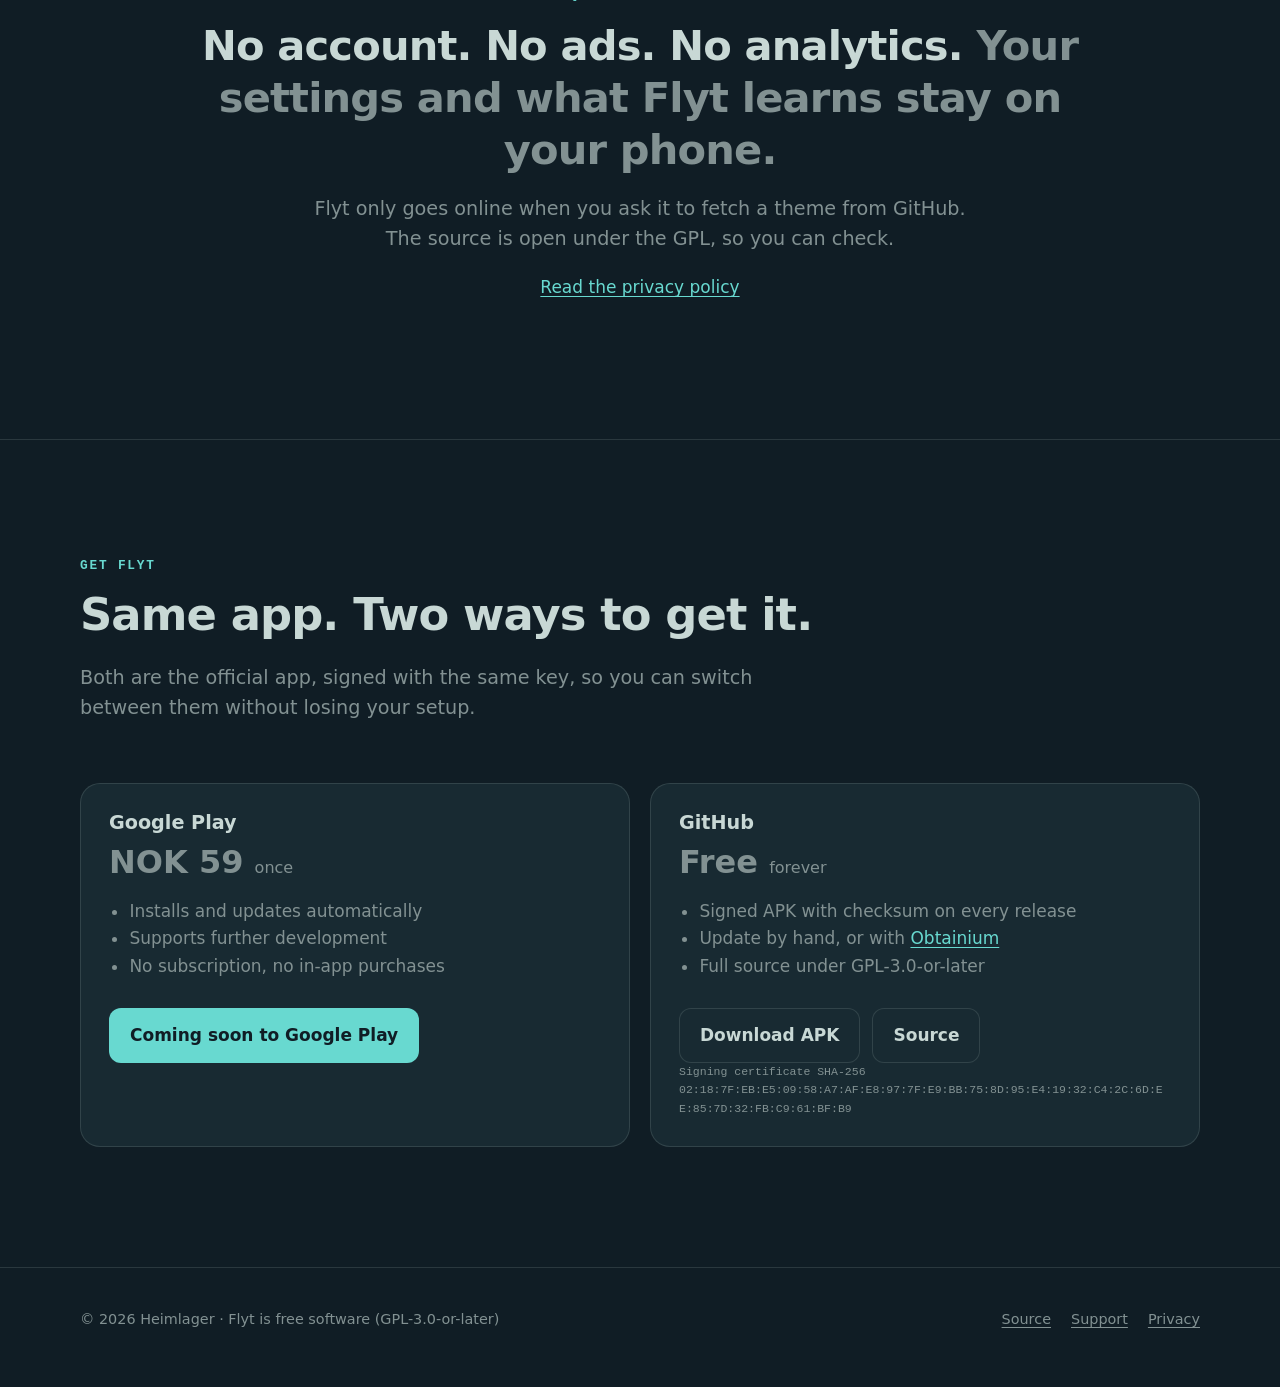
==== commit 6756f808: "Show a Search recording on the website Co-Authored-By: Claude Opus 5.5 <noreply@anthropic.com>" ====
--- a/site/index.html
+++ b/site/index.html
@@ -79,7 +79,7 @@
         <p>Drag from where your thumb rests. Each direction holds an app, an action like the flashlight, or a tag whose apps unfold into a second ring.</p>
       </article>
       <article class="card">
-        <div class="shot">screenshot: search</div>
+        <div class="shot"><video src="media/search.mp4" poster="media/search-poster.jpg" autoplay muted loop playsinline aria-label="Screen recording: Search shows tag chips and recent apps; typing kal finds the calculator"></video></div>
         <h3>Search</h3>
         <p>For everything you haven't learned yet. Apps, contacts, actions and app shortcuts, ranked as you type. Prefix <span class="mono">#</span> to search inside a tag.</p>
       </article>
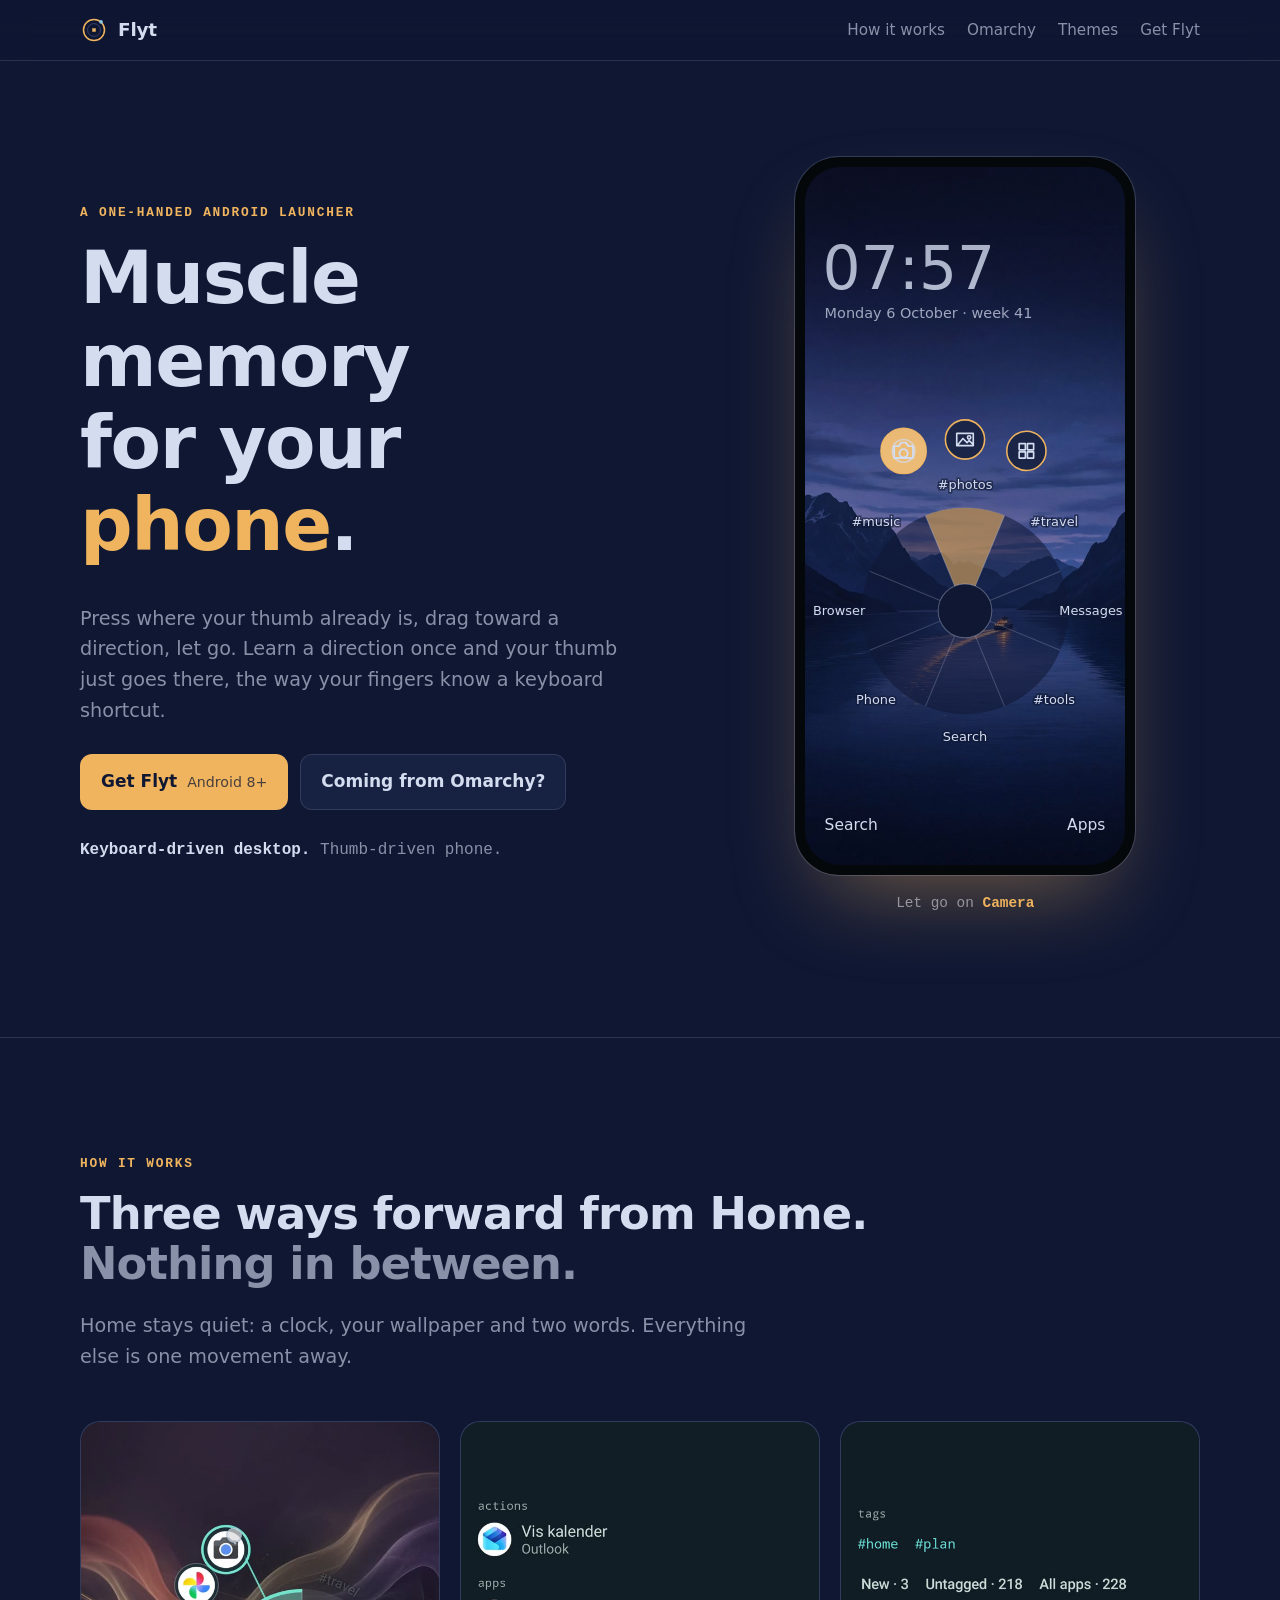
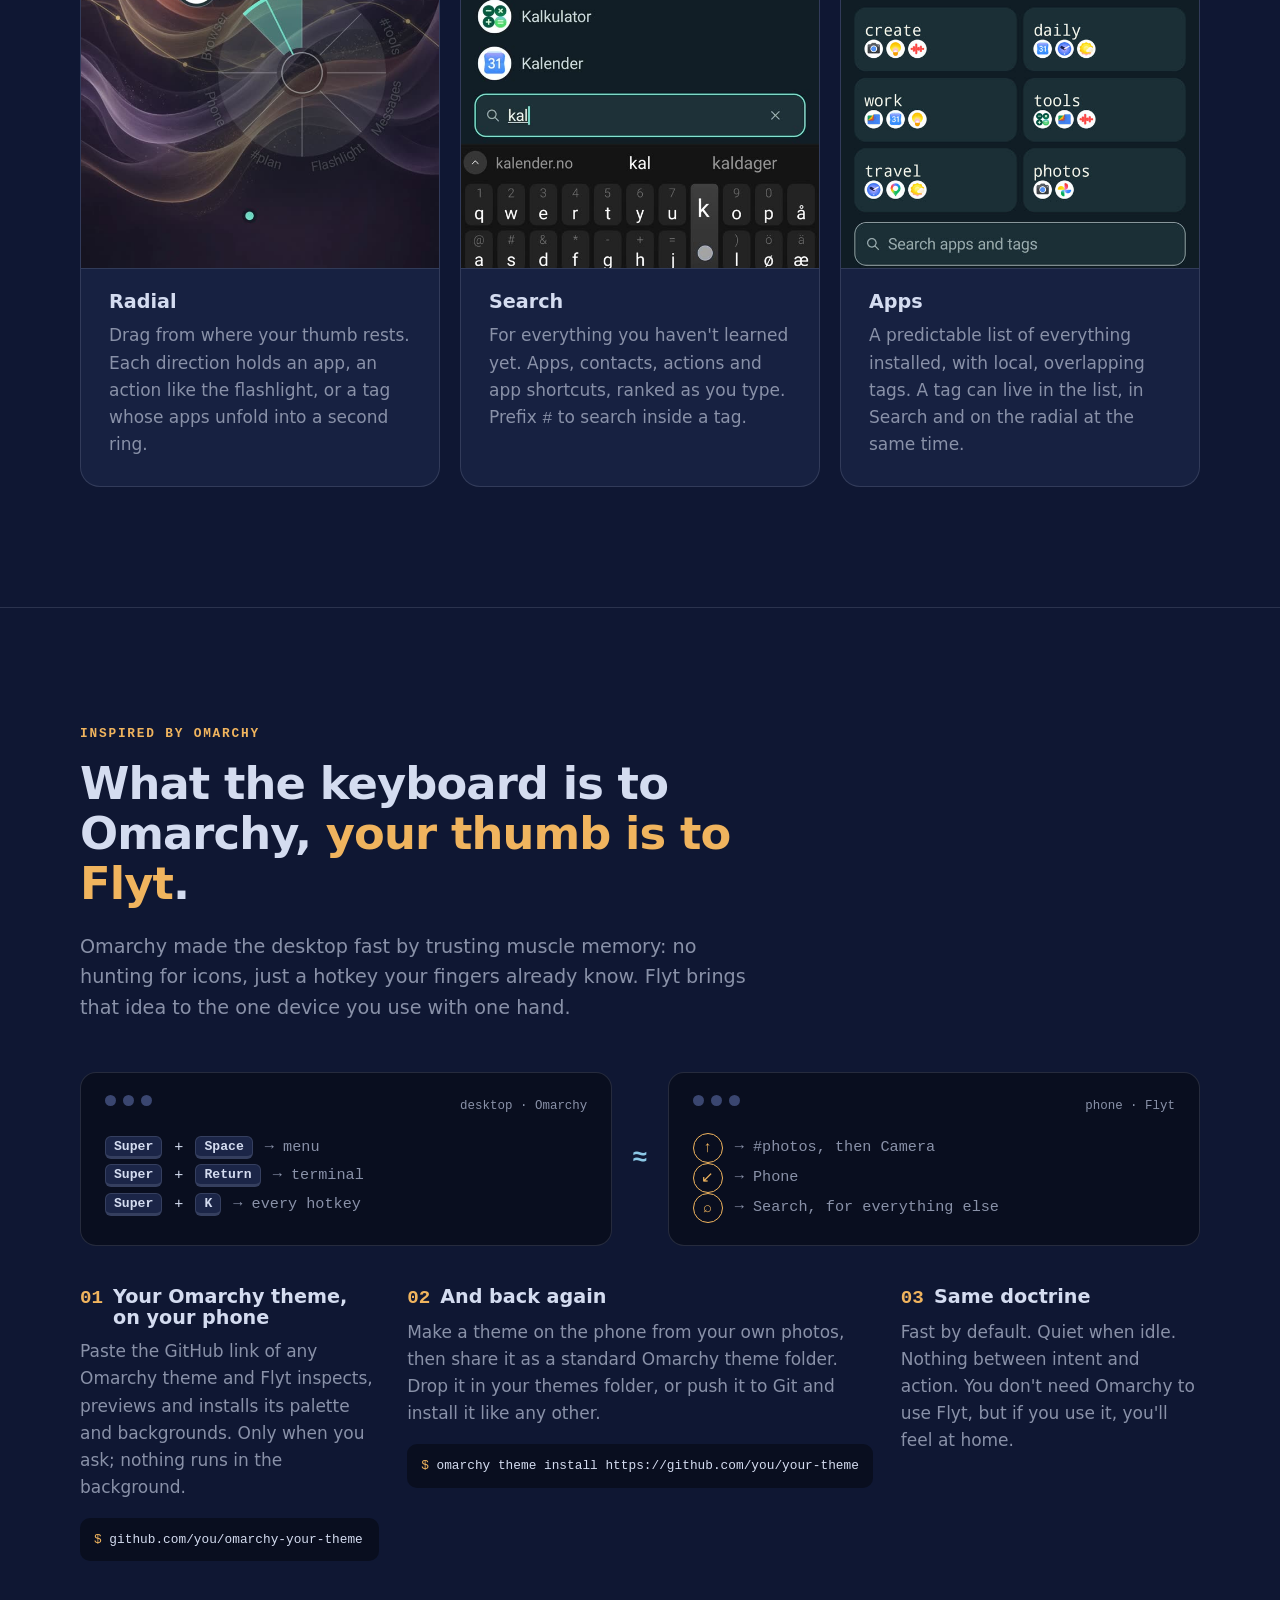
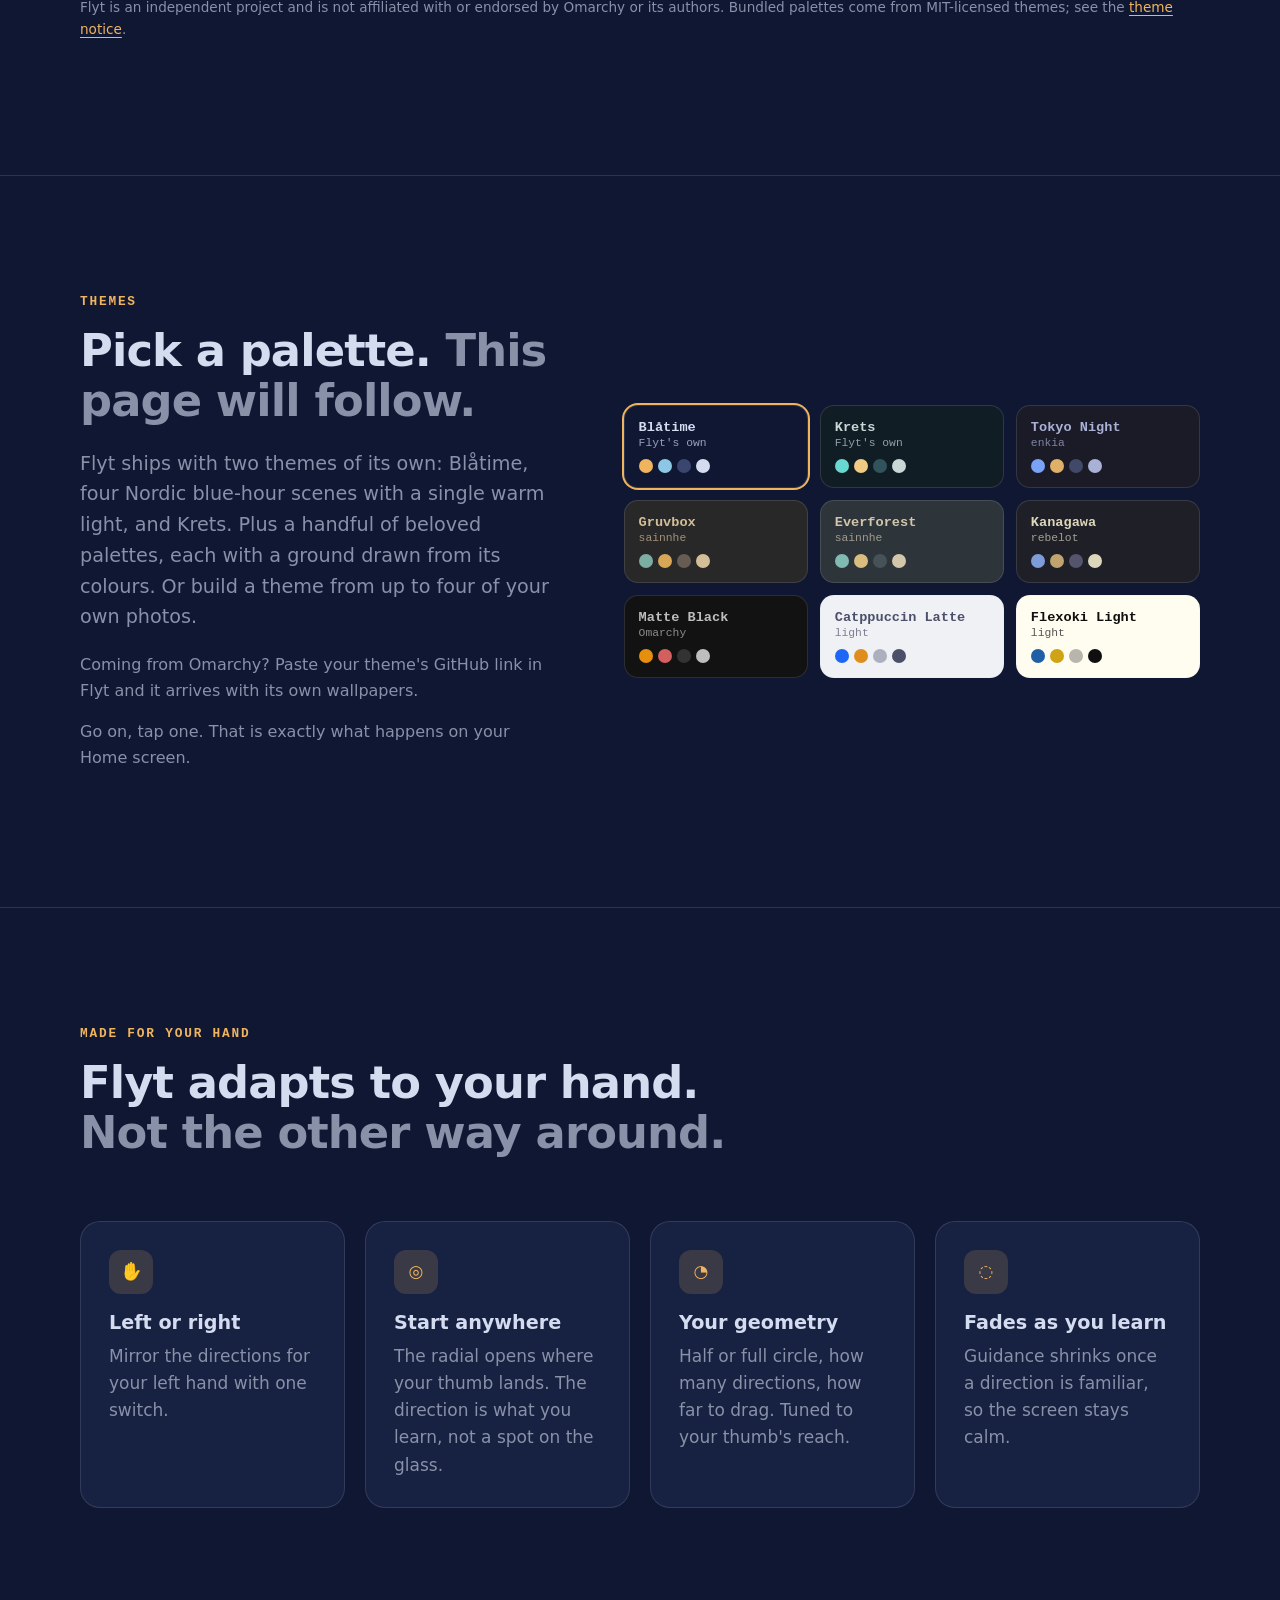
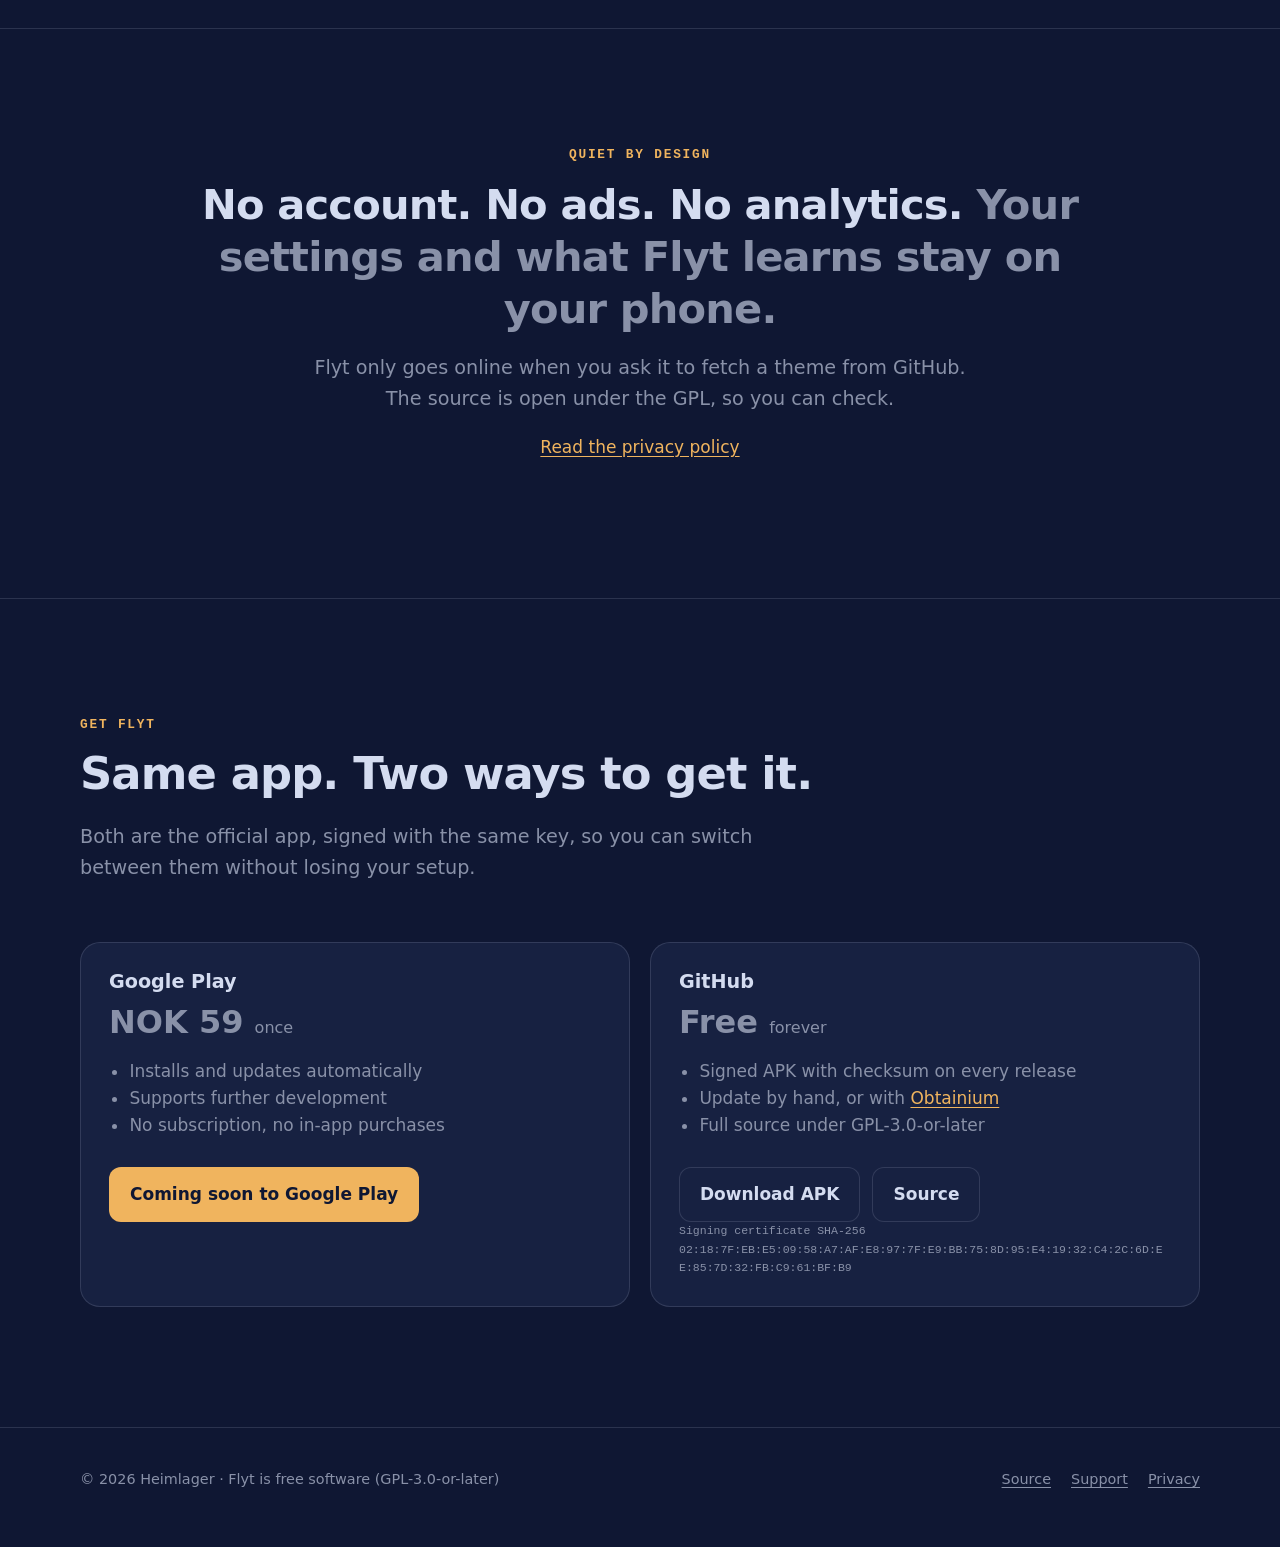
==== commit 6f14e8dd: "Make Blåtime the website default and draw palette themes as landscapes Co-Authored-By: Claude Opus 5" ====
--- a/site/index.html
+++ b/site/index.html
@@ -5,7 +5,7 @@
 <meta name="viewport" content="width=device-width, initial-scale=1">
 <title>Flyt — muscle memory for your phone</title>
 <meta name="description" content="Flyt is a calm, one-handed Android launcher. Learn a direction once, then your thumb just goes there. Works with Omarchy themes. No account, ads or analytics.">
-<meta name="theme-color" content="#101d25">
+<meta name="theme-color" content="#0f1733">
 <meta property="og:title" content="Flyt — muscle memory for your phone">
 <meta property="og:description" content="What the keyboard is to Omarchy, your thumb is to Flyt. A calm, one-handed Android launcher.">
 <meta property="og:type" content="website">
@@ -139,7 +139,8 @@
     <div>
       <span class="eyebrow">Themes</span>
       <h2>Pick a palette. <span style="color:var(--dim)">This page will follow.</span></h2>
-      <p class="lead">Flyt ships with Krets, its own theme with rotating backgrounds, plus a handful of beloved palettes. Or build one from up to four of your own photos.</p>
+      <p class="lead">Flyt ships with two themes of its own: Blåtime, four Nordic blue-hour scenes with a single warm light, and Krets. Plus a handful of beloved palettes, each with a ground drawn from its colours. Or build a theme from up to four of your own photos.</p>
+      <p class="lead" style="font-size:1rem">Coming from Omarchy? Paste your theme's GitHub link in Flyt and it arrives with its own wallpapers.</p>
       <p class="lead" style="font-size:1rem">Go on, tap one. That is exactly what happens on your Home screen.</p>
     </div>
     <div class="swatches" id="swatches" role="group" aria-label="Preview this page in a Flyt theme"></div>
--- a/site/style.css
+++ b/site/style.css
@@ -1,6 +1,6 @@
 /* Flyt site. Colours are an Omarchy palette; the theme picker swaps them. Default: Krets. */
 :root {
-  --bg: #101d25; --bg2: #1b3038; --fg: #c8d8d5; --muted: #31545c; --accent: #68d9d0; --warm: #f0cb83;
+  --bg: #0f1733; --bg2: #1b2547; --fg: #d4dcf0; --muted: #3a4670; --accent: #f0b45e; --warm: #8cc8e6;
   --dim: color-mix(in srgb, var(--fg) 62%, var(--bg));
   --line: color-mix(in srgb, var(--fg) 14%, transparent);
   --card: color-mix(in srgb, var(--bg2) 70%, var(--bg));
@@ -55,7 +55,8 @@
 /* Phone */
 .phone { position: relative; width: min(340px, 100%); aspect-ratio: 9 / 19; margin-inline: auto; border-radius: 44px; padding: 10px; background: #05080b; box-shadow: 0 0 0 1px color-mix(in srgb, var(--fg) 18%, transparent), 0 40px 90px -30px color-mix(in srgb, var(--accent) 45%, transparent); }
 .screen { position: relative; height: 100%; border-radius: 35px; overflow: hidden; background: var(--ground, var(--bg)); background-size: cover; background-position: center; }
-:root:not([data-theme]) .screen, :root[data-theme="krets"] .screen { --ground: url(img/krets-blue-720.jpg); }
+:root:not([data-theme]) .screen, :root[data-theme="blaatime"] .screen { --ground: url(img/blaatime-fjord-720.jpg); }
+:root[data-theme="krets"] .screen { --ground: url(img/krets-blue-720.jpg); }
 .screen::after { content: ""; position: absolute; inset: 0; background: linear-gradient(to bottom, color-mix(in srgb, var(--bg) 30%, transparent), transparent 40%); pointer-events: none; }
 .screen svg { position: absolute; inset: 0; width: 100%; height: 100%; }
 .caption { text-align: center; margin-top: 18px; font: 500 .9rem/1.4 var(--mono); color: var(--dim); min-height: 1.4em; }
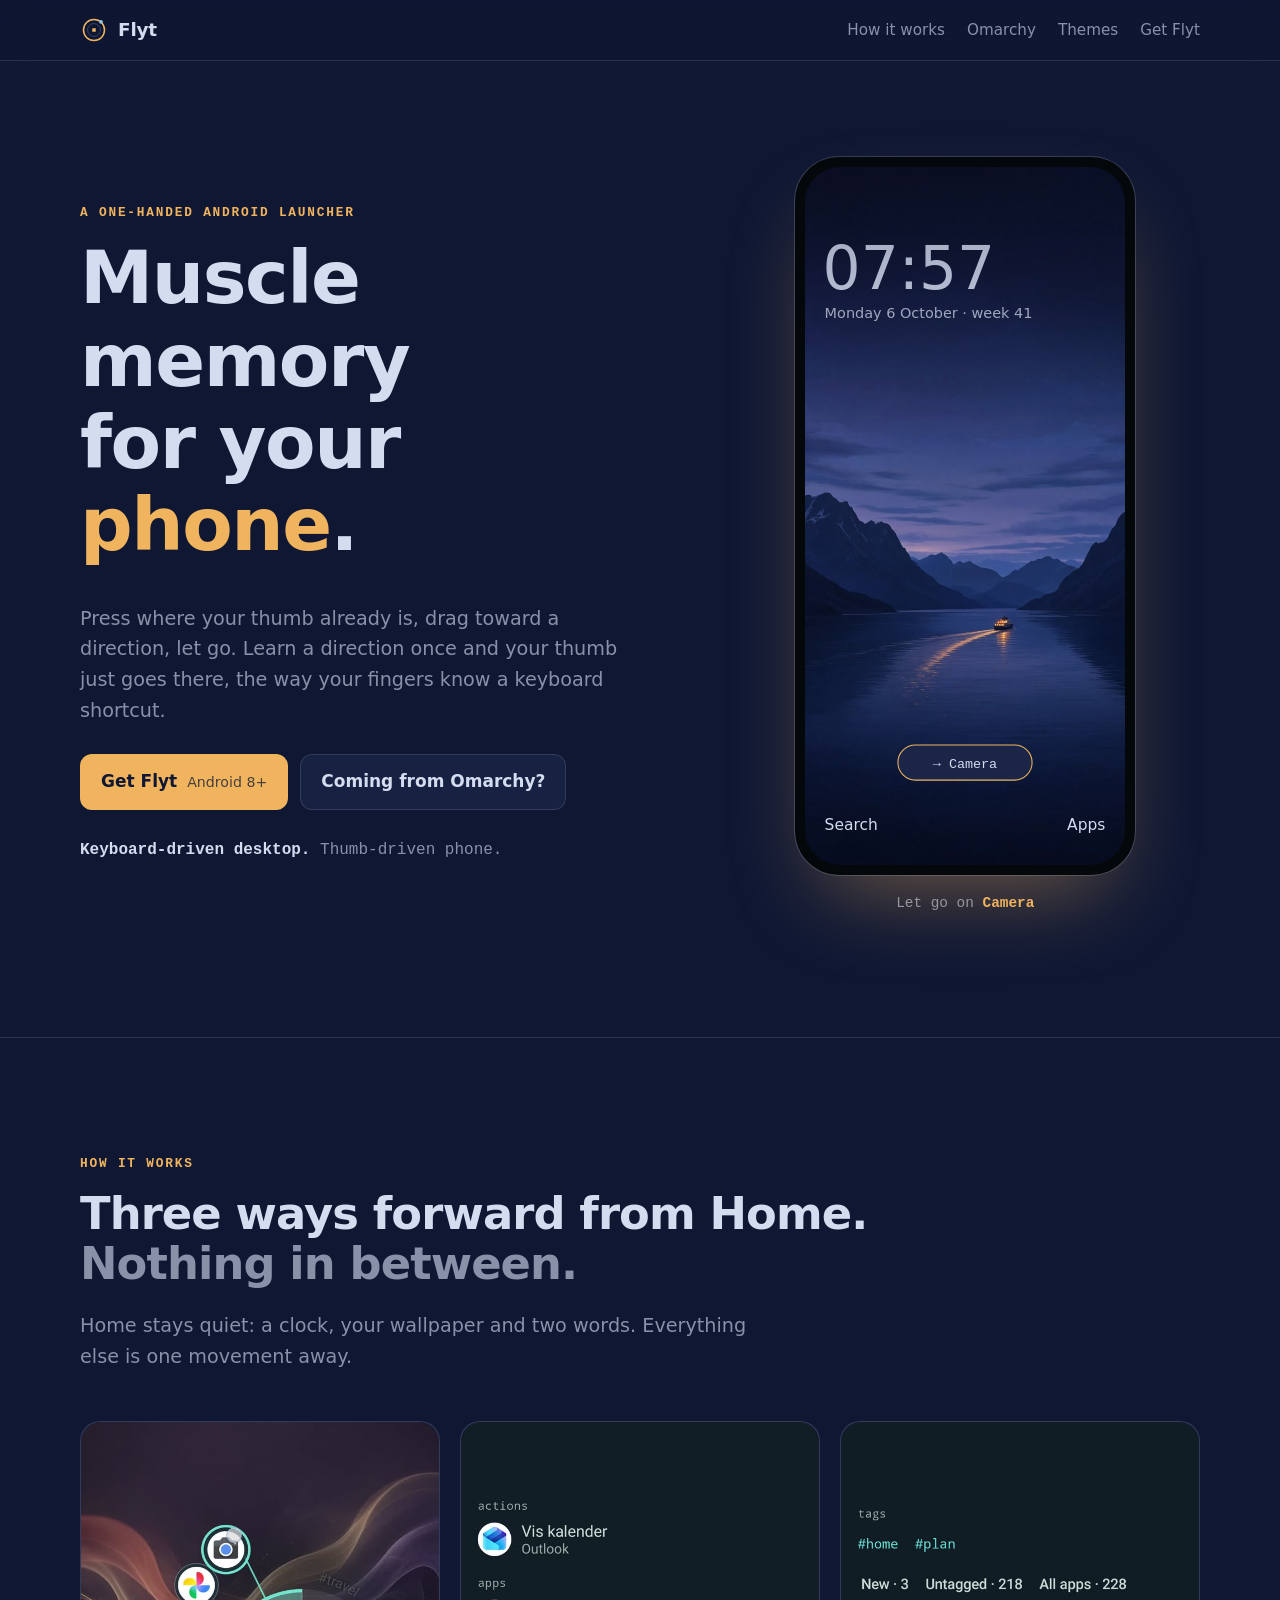
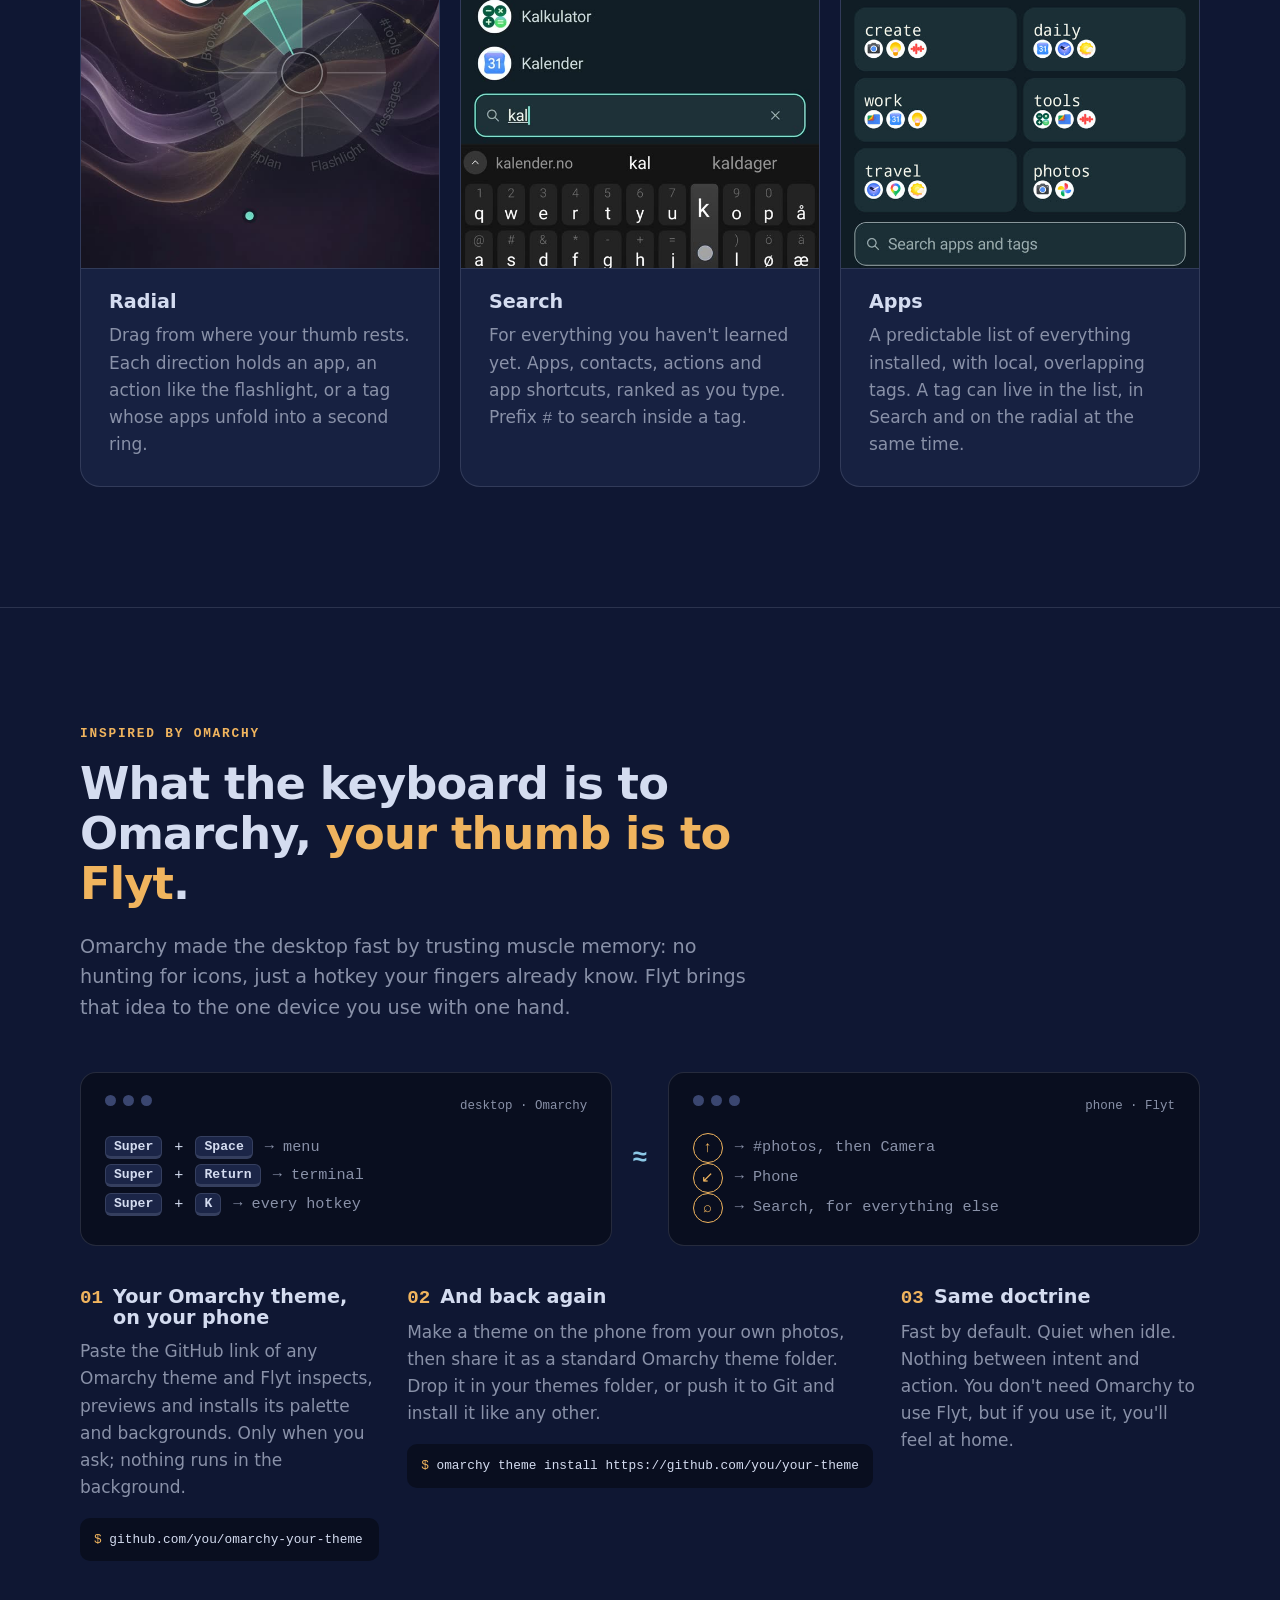
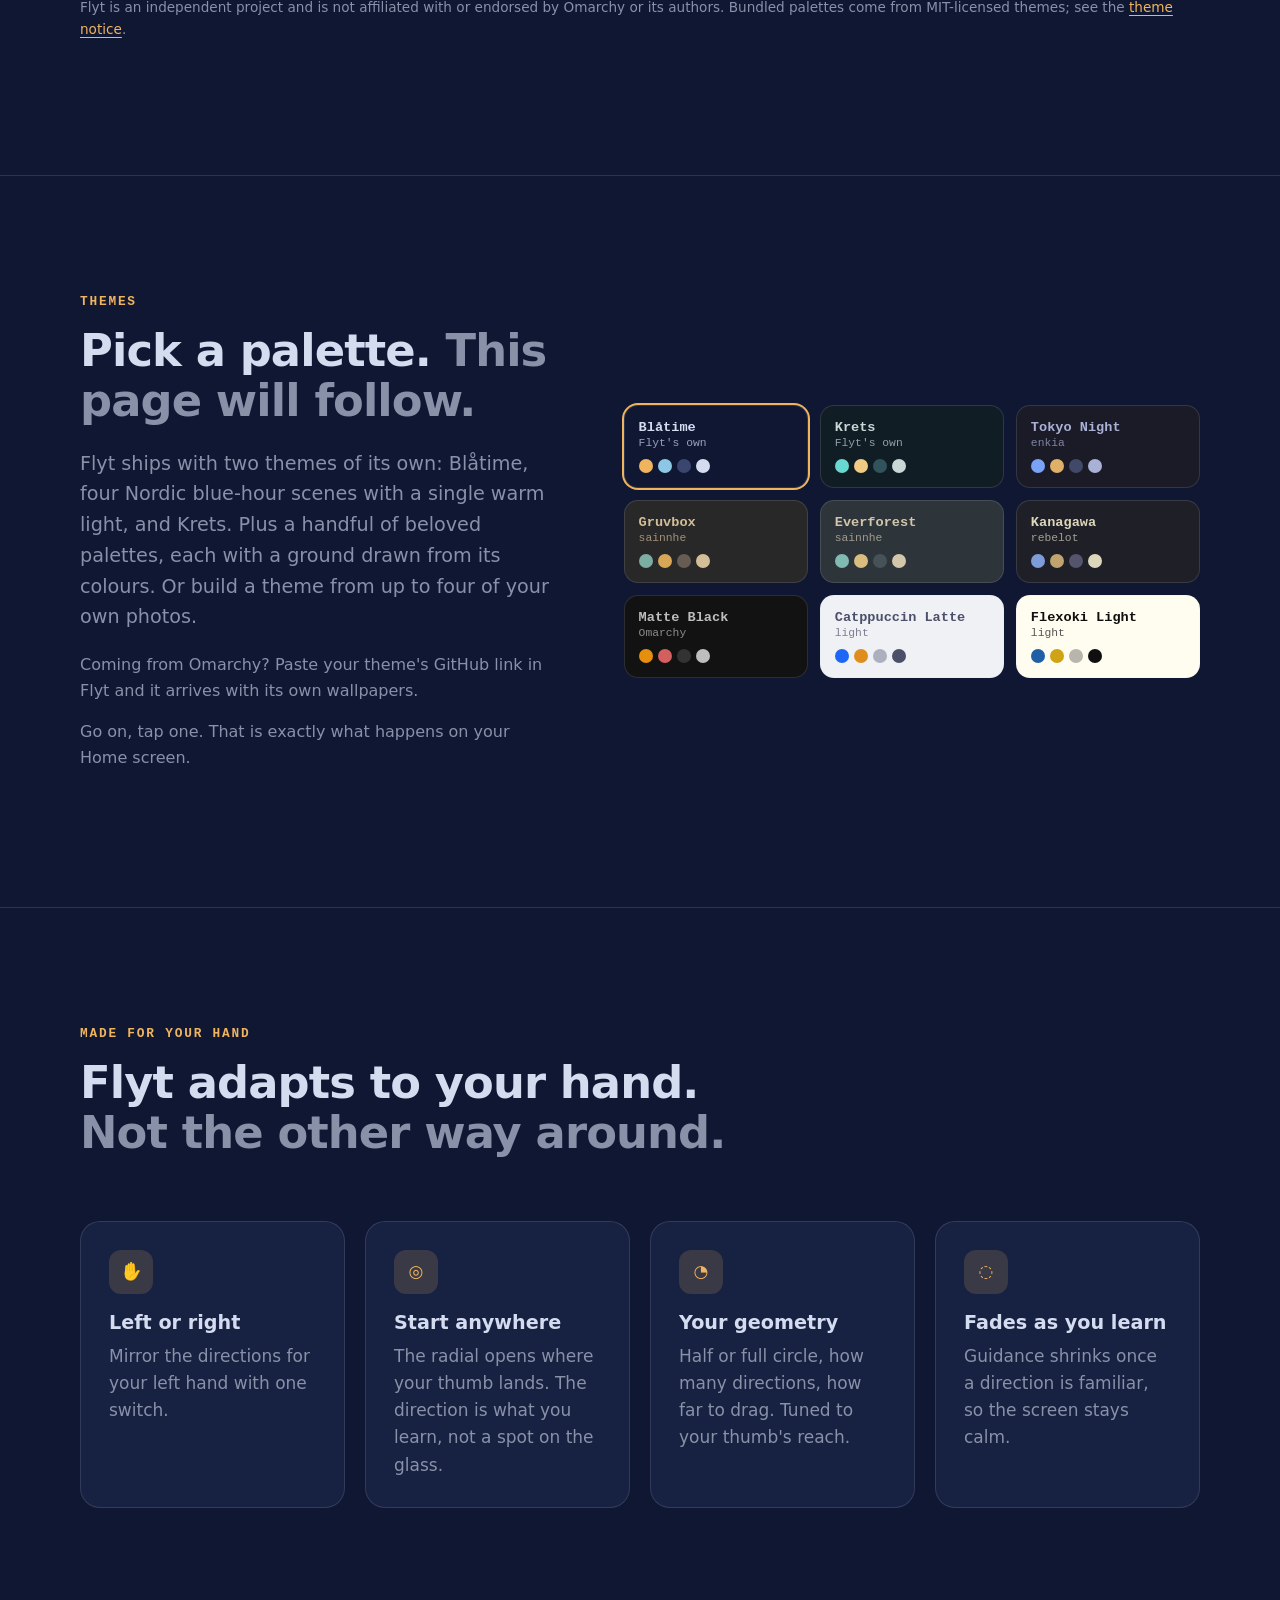
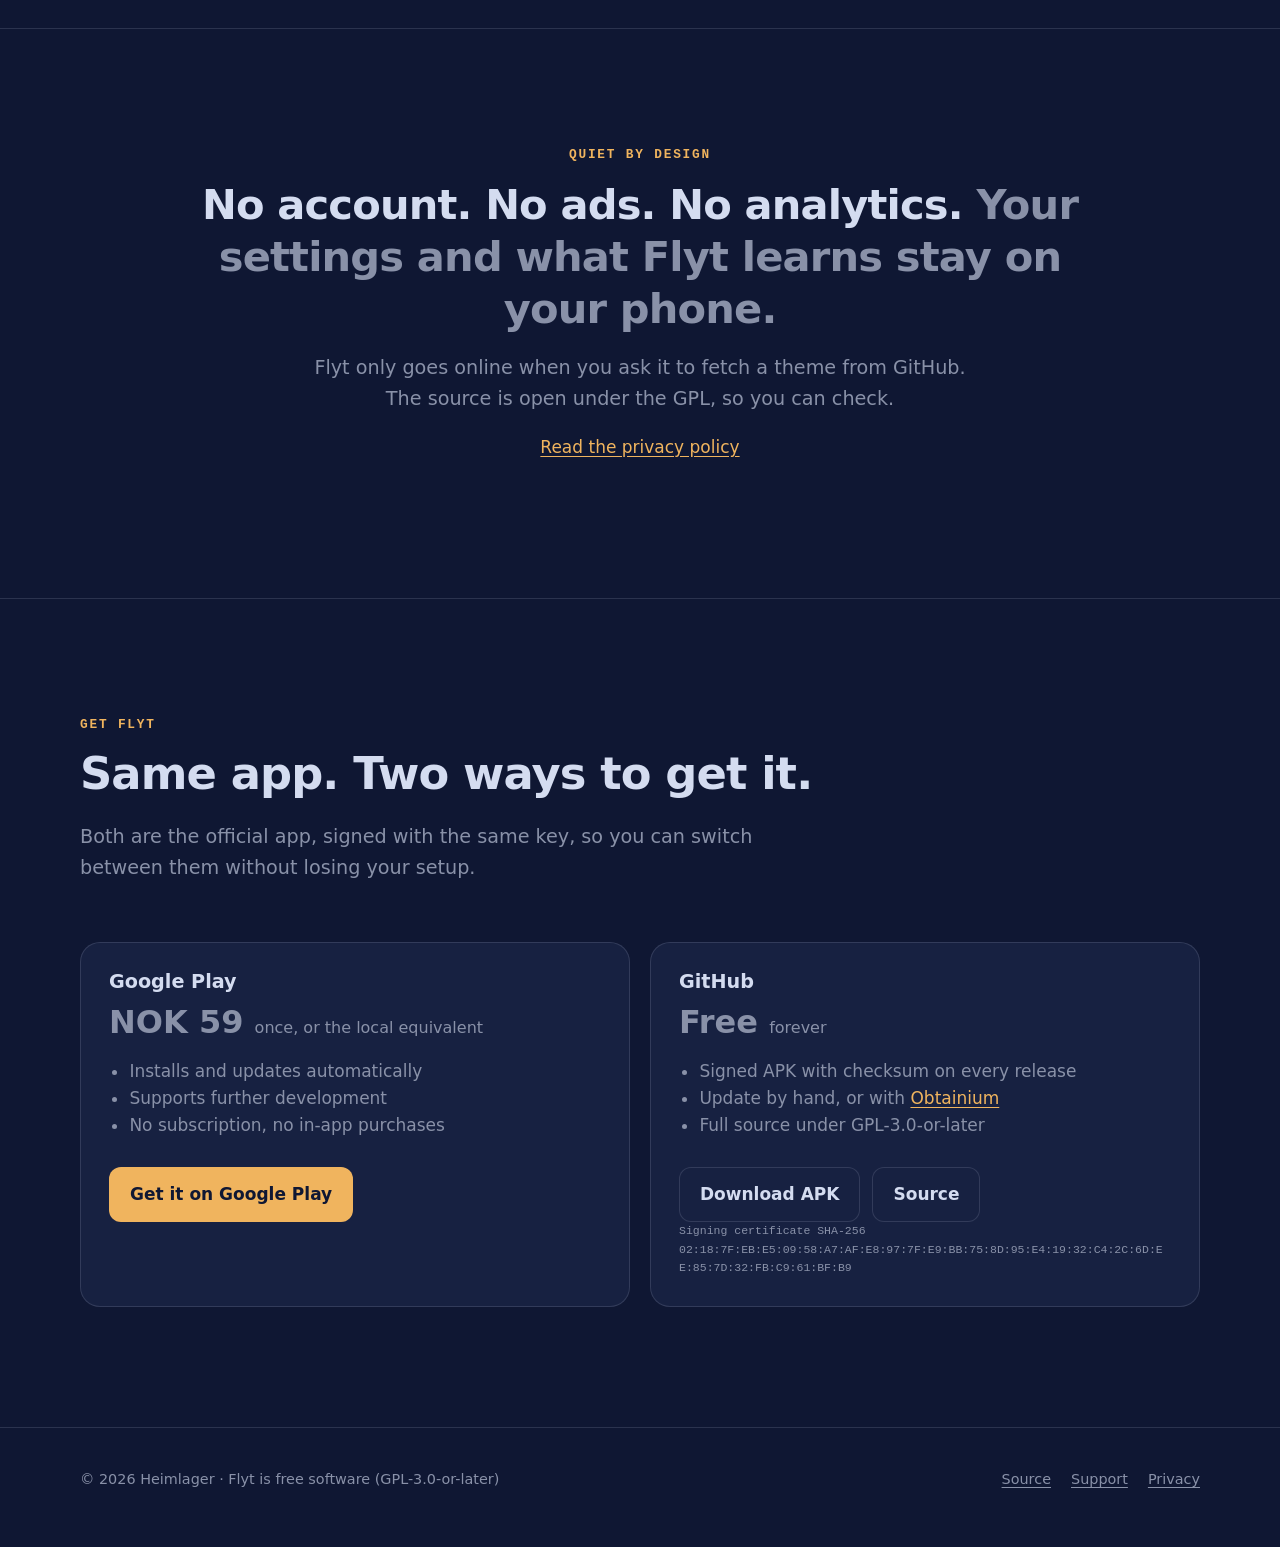
==== commit 751f4f11: "Link the website to the live Google Play listing Co-Authored-By: Claude Opus 5.5 <noreply@anthropic." ====
--- a/site/index.html
+++ b/site/index.html
@@ -178,13 +178,13 @@
     </div>
     <article class="card">
       <h3>Google Play</h3>
-      <p class="price">NOK 59 <small>once</small></p>
+      <p class="price">NOK 59 <small>once, or the local equivalent</small></p>
       <ul>
         <li>Installs and updates automatically</li>
         <li>Supports further development</li>
         <li>No subscription, no in-app purchases</li>
       </ul>
-      <div class="buttons"><a class="btn primary" href="#get" aria-disabled="true">Coming soon to Google Play</a></div>
+      <div class="buttons"><a class="btn primary" href="https://play.google.com/store/apps/details?id=no.heimflyt.launcher">Get it on Google Play</a></div>
     </article>
     <article class="card">
       <h3>GitHub</h3>
@@ -194,7 +194,7 @@
         <li>Update by hand, or with <a href="https://github.com/ImranR98/Obtainium">Obtainium</a></li>
         <li>Full source under GPL-3.0-or-later</li>
       </ul>
-      <div class="buttons"><a class="btn" href="https://github.com/r4bi3s/flyt/releases">Download APK</a><a class="btn" href="https://github.com/r4bi3s/flyt">Source</a></div>
+      <div class="buttons"><a class="btn" href="https://github.com/r4bi3s/flyt/releases/latest">Download APK</a><a class="btn" href="https://github.com/r4bi3s/flyt">Source</a></div>
       <p class="fp">Signing certificate SHA-256<br>02:18:7F:EB:E5:09:58:A7:AF:E8:97:7F:E9:BB:75:8D:95:E4:19:32:C4:2C:6D:EE:85:7D:32:FB:C9:61:BF:B9</p>
     </article>
   </div>
